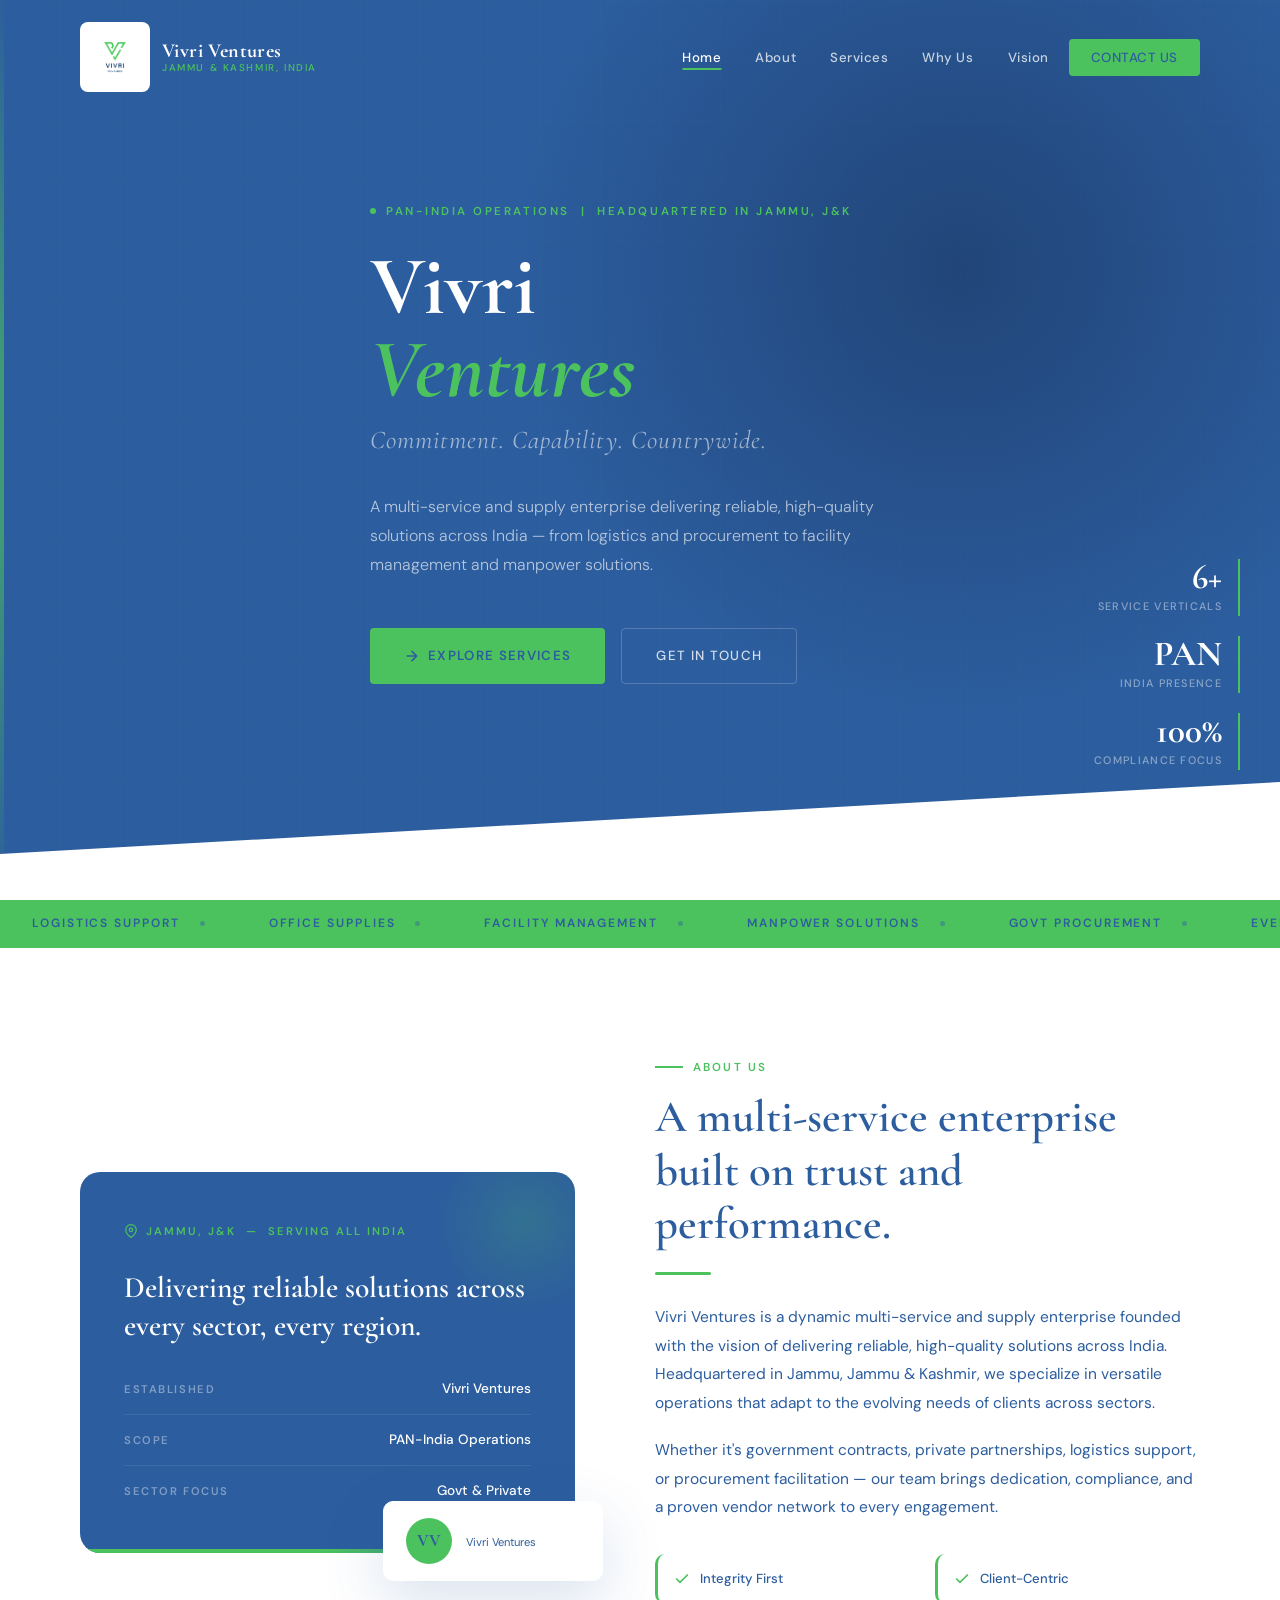
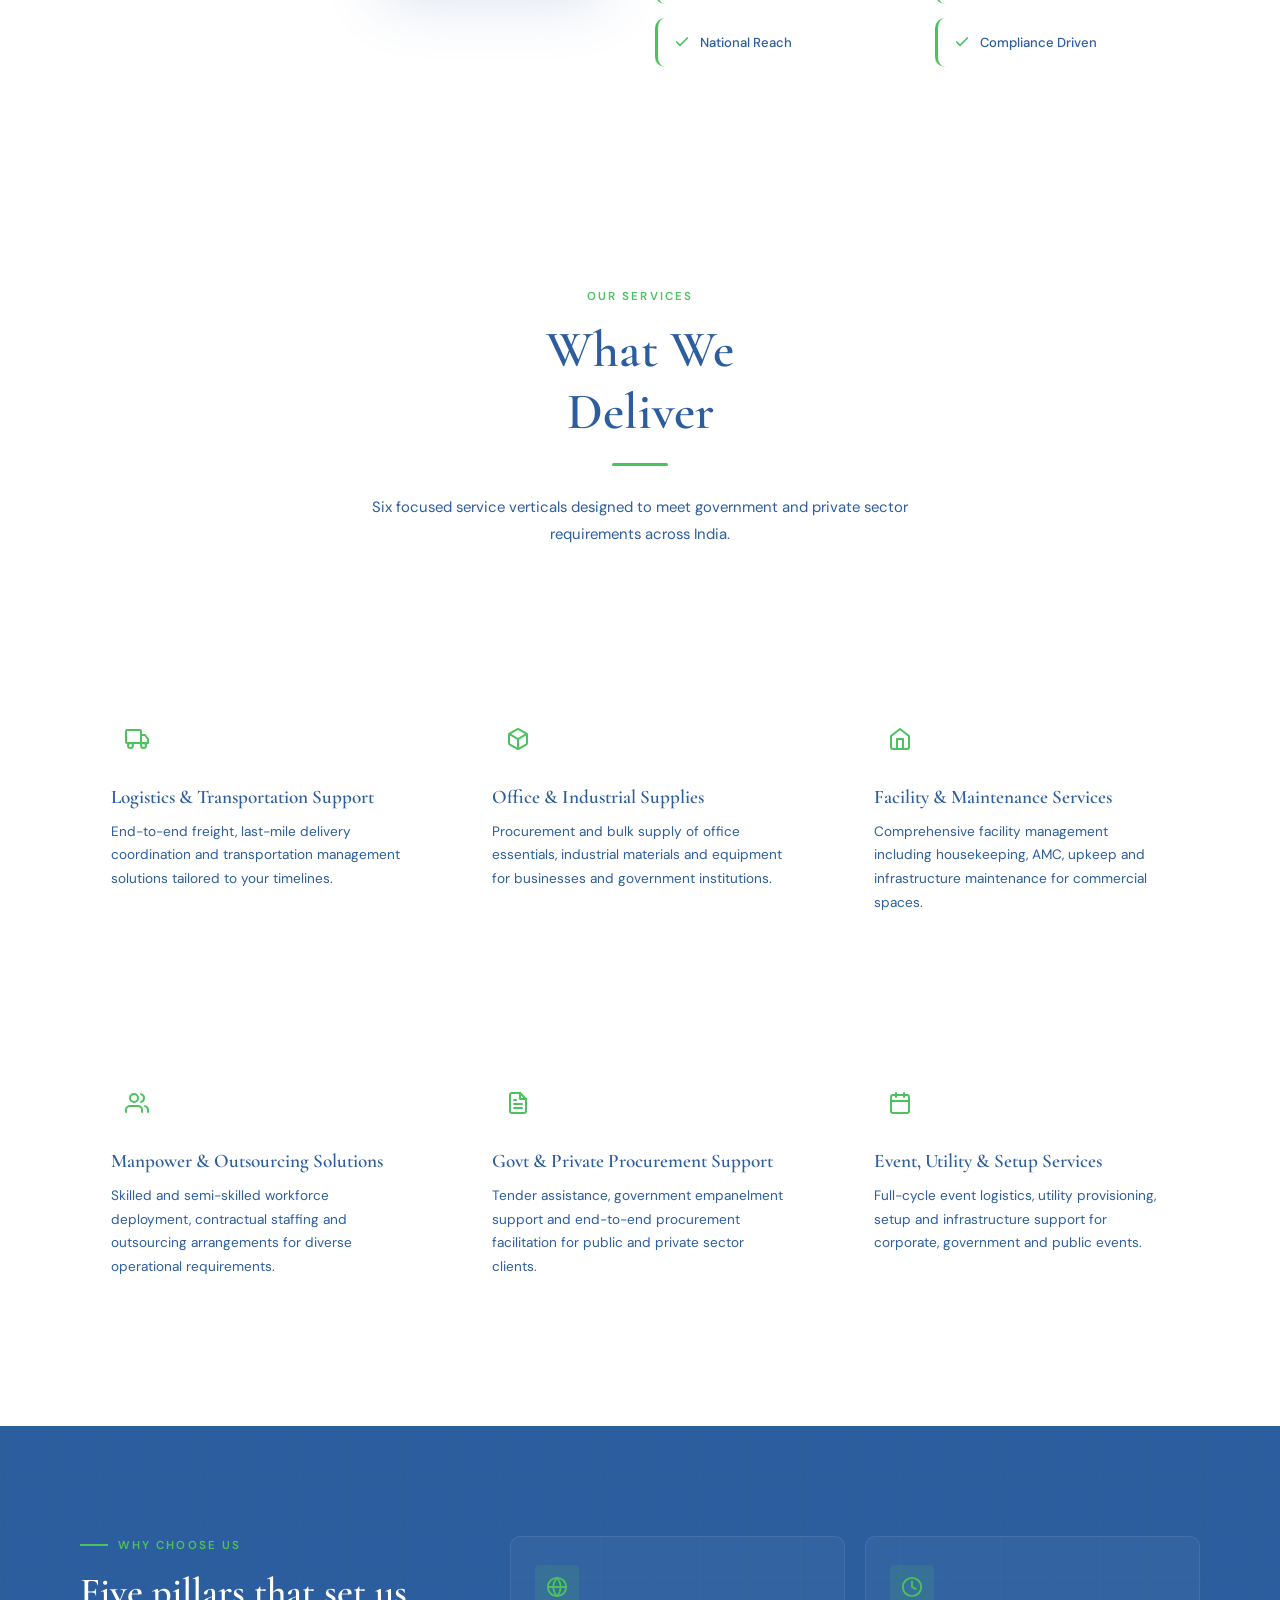
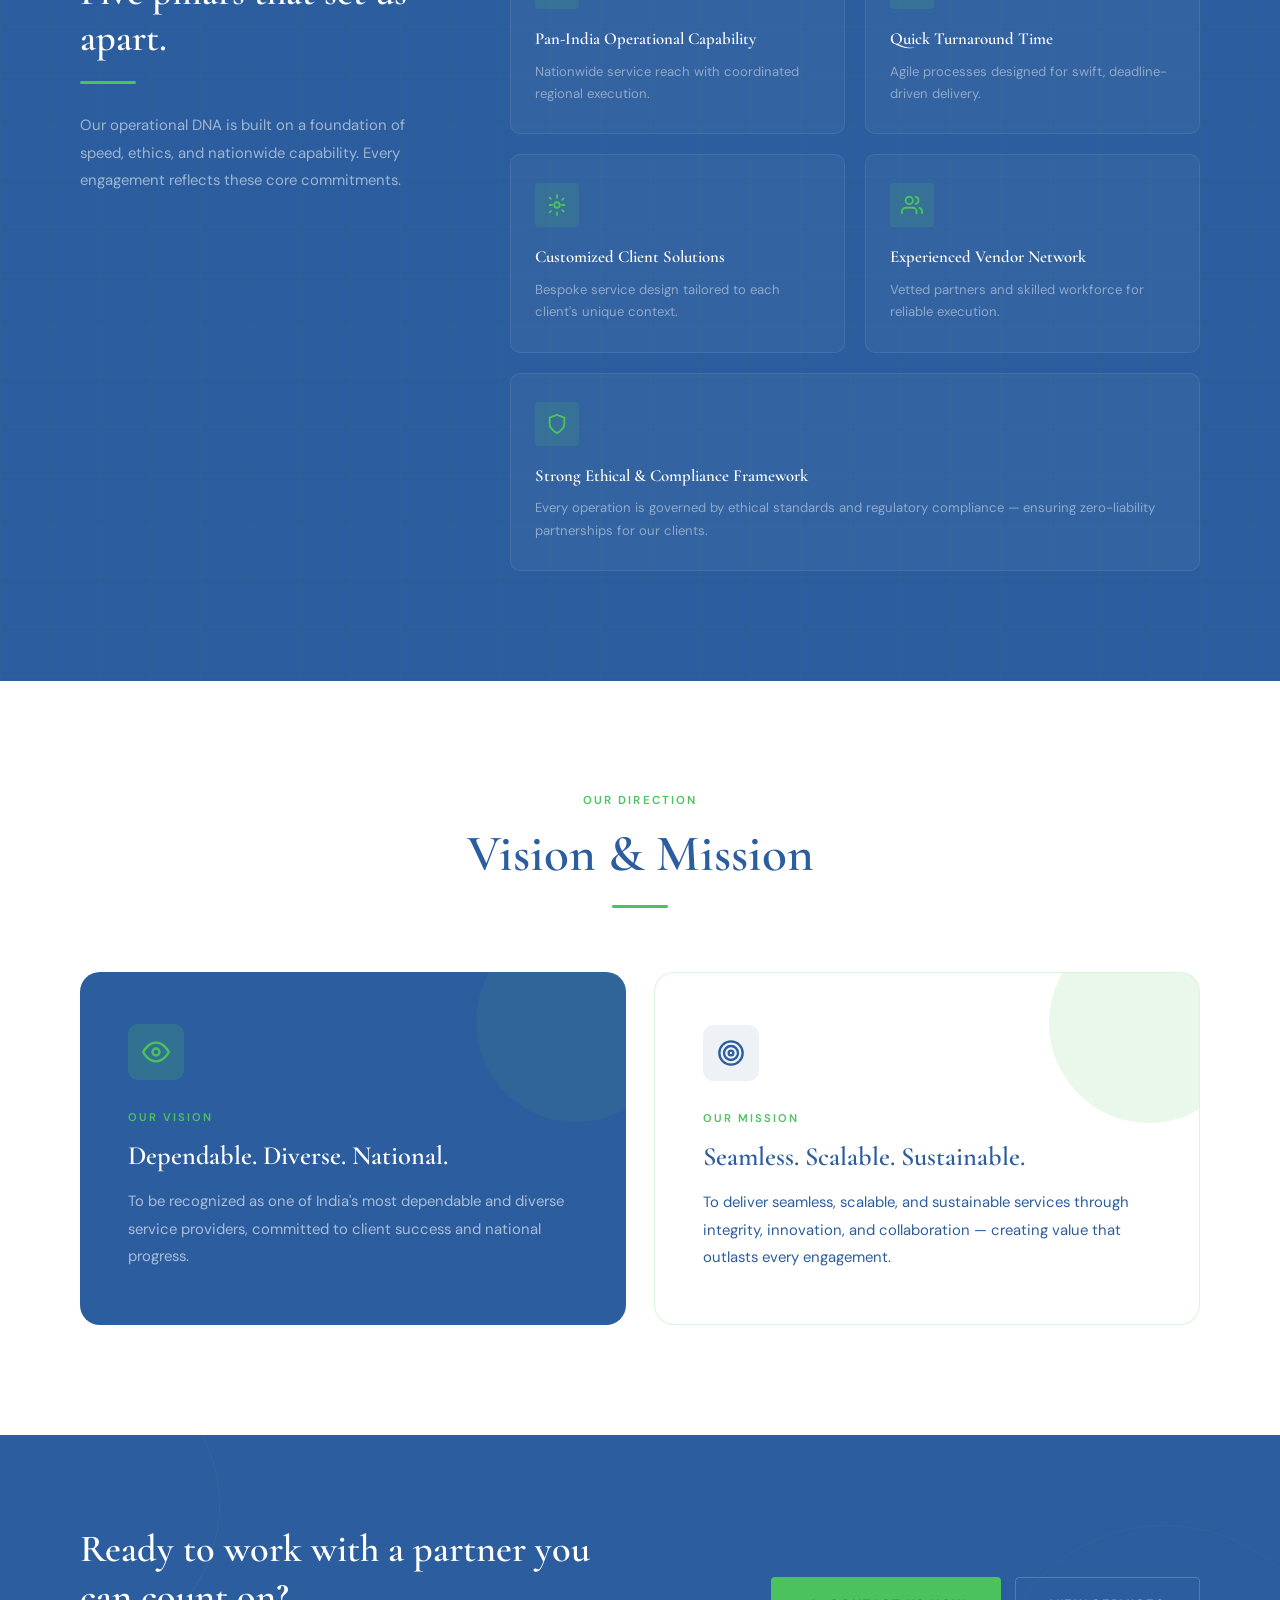
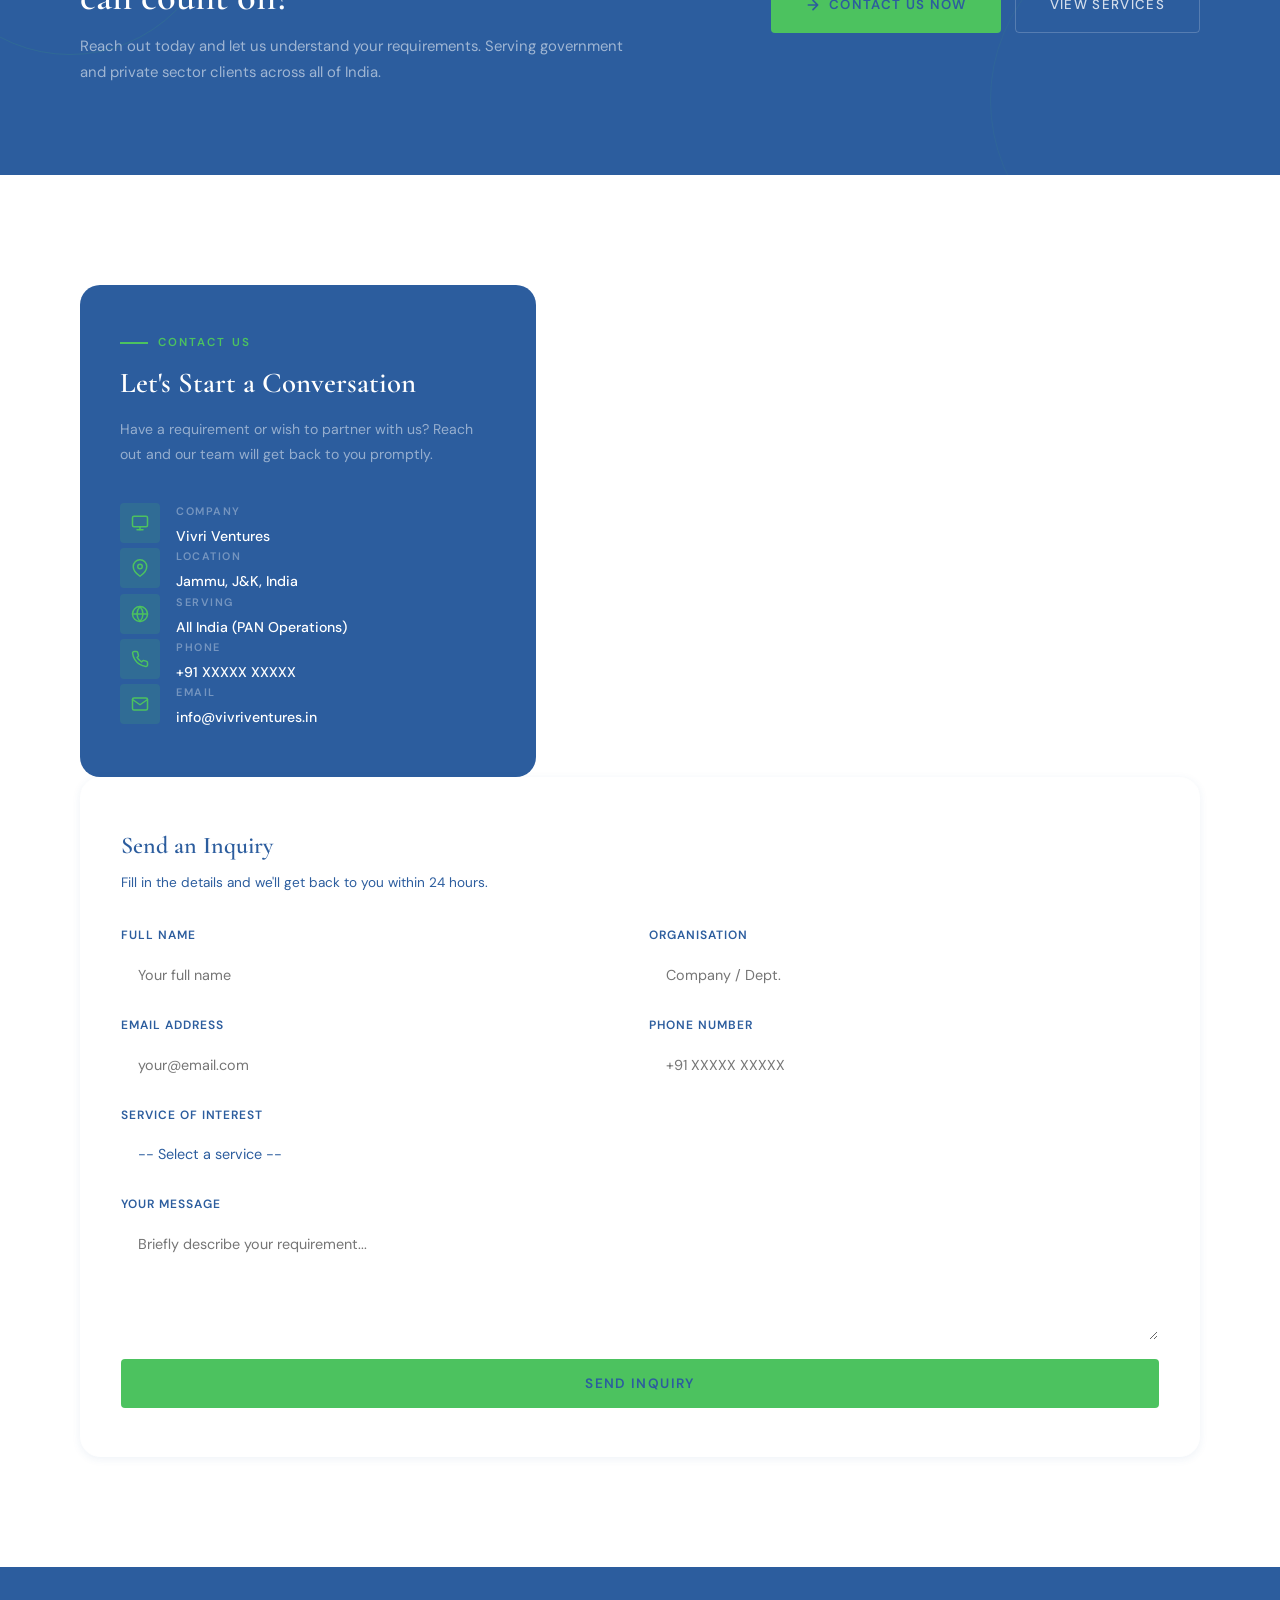
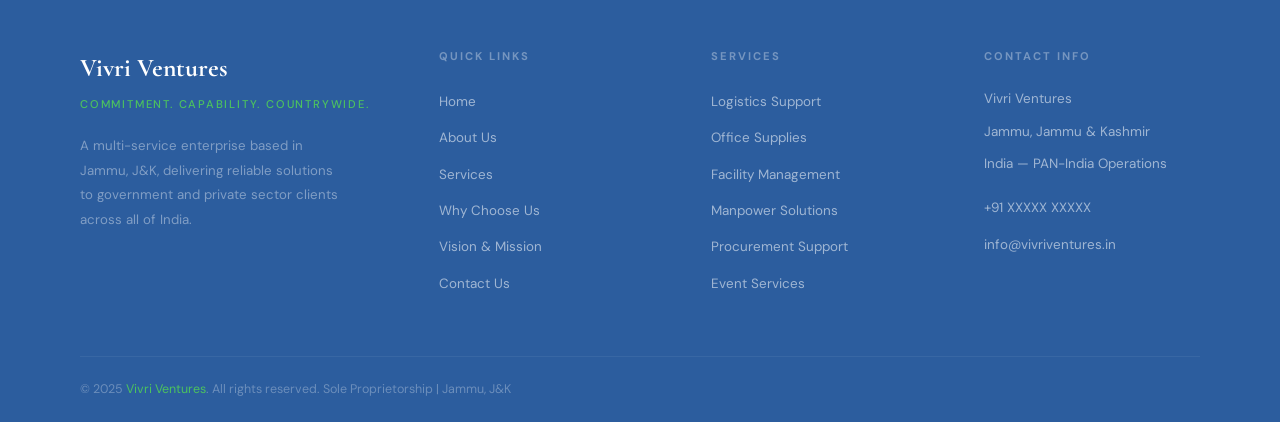
==== vivri_updated_logo_site.html @ f6862b92 "Add files via upload" ====
<!DOCTYPE html>
<html lang="en">
<head>
  <meta charset="UTF-8" />
  <meta name="viewport" content="width=device-width, initial-scale=1.0" />
  <title>Vivri Ventures | Commitment. Capability. Countrywide.</title>
  <link rel="preconnect" href="https://fonts.googleapis.com" />
  <link rel="preconnect" href="https://fonts.gstatic.com" crossorigin />
  <link href="https://fonts.googleapis.com/css2?family=Cormorant+Garamond:ital,wght@0,400;0,500;0,600;0,700;1,400;1,600&family=DM+Sans:ital,opsz,wght@0,9..40,300;0,9..40,400;0,9..40,500;0,9..40,600;1,9..40,300&display=swap" rel="stylesheet" />
  <style>
    /* ============================================================
       ROOT DESIGN TOKENS
    ============================================================ */
    :root {
      --navy:        #2C5D9E;
      --navy-mid:    #2C5D9E;
      --navy-light:  #2C5D9E;
      --gold:        #4CC25F;
      --gold-light:  #4CC25F;
      --gold-pale:   #FFFFFF;
      --white:       #FFFFFF;
      --off-white:   #FFFFFF;
      --grey-light:  #FFFFFF;
      --grey-mid:    #FFFFFF;
      --grey-dark:   #2C5D9E;
      --text-body:   #2C5D9E;
      --text-muted:  #2C5D9E;
      --border:      rgba(76,194,95,0.25);

      --font-display: 'Cormorant Garamond', Georgia, serif;
      --font-body:    'DM Sans', sans-serif;

      --shadow-sm: 0 2px 8px rgba(44,93,158,0.08);
      --shadow-md: 0 8px 32px rgba(44,93,158,0.12);
      --shadow-lg: 0 20px 60px rgba(44,93,158,0.18);

      --radius-sm: 4px;
      --radius-md: 10px;
      --radius-lg: 20px;

      --transition: 0.35s cubic-bezier(0.4,0,0.2,1);
    }

    /* ============================================================
       RESET & BASE
    ============================================================ */
    *, *::before, *::after { box-sizing: border-box; margin: 0; padding: 0; }
    html { scroll-behavior: smooth; font-size: 16px; }
    body {
      font-family: var(--font-body);
      color: var(--text-body);
      background: var(--white);
      line-height: 1.65;
      overflow-x: hidden;
    }
    img { display: block; max-width: 100%; }
    a { text-decoration: none; color: inherit; }
    ul { list-style: none; }
    button { cursor: pointer; border: none; background: none; font-family: inherit; }

    /* ============================================================
       UTILITY CLASSES
    ============================================================ */
    .container {
      max-width: 1200px;
      margin: 0 auto;
      padding: 0 40px;
    }
    .section-label {
      font-family: var(--font-body);
      font-size: 0.72rem;
      font-weight: 600;
      letter-spacing: 0.18em;
      text-transform: uppercase;
      color: var(--gold);
      margin-bottom: 14px;
      display: flex;
      align-items: center;
      gap: 10px;
    }
    .section-label::before {
      content: '';
      display: block;
      width: 28px;
      height: 2px;
      background: var(--gold);
      flex-shrink: 0;
    }
    .section-title {
      font-family: var(--font-display);
      font-weight: 600;
      line-height: 1.2;
      color: var(--navy);
    }
    .section-title.light { color: var(--white); }
    .section-title.lg { font-size: clamp(2rem, 3.5vw, 3rem); }
    .section-title.xl { font-size: clamp(2.4rem, 4vw, 3.6rem); }
    .divider {
      width: 56px;
      height: 3px;
      background: linear-gradient(90deg, var(--gold), var(--gold-light));
      margin: 20px 0 28px;
      border-radius: 2px;
    }
    .divider.center { margin: 20px auto 28px; }
    .reveal {
      opacity: 0;
      transform: translateY(32px);
      transition: opacity 0.7s ease, transform 0.7s ease;
    }
    .reveal.visible {
      opacity: 1;
      transform: translateY(0);
    }
    .reveal-left {
      opacity: 0;
      transform: translateX(-40px);
      transition: opacity 0.7s ease, transform 0.7s ease;
    }
    .reveal-left.visible { opacity: 1; transform: translateX(0); }
    .reveal-right {
      opacity: 0;
      transform: translateX(40px);
      transition: opacity 0.7s ease, transform 0.7s ease;
    }
    .reveal-right.visible { opacity: 1; transform: translateX(0); }

    /* ============================================================
       NAVIGATION
    ============================================================ */
    #navbar {
      position: fixed;
      top: 0;
      left: 0;
      right: 0;
      z-index: 1000;
      transition: background var(--transition), box-shadow var(--transition),
                  padding var(--transition);
      padding: 22px 0;
    }
    #navbar.scrolled {
      background: rgba(44,93,158,0.97);
      backdrop-filter: blur(12px);
      -webkit-backdrop-filter: blur(12px);
      box-shadow: 0 2px 24px rgba(44,93,158,0.3);
      padding: 14px 0;
    }
    .nav-inner {
      display: flex;
      align-items: center;
      justify-content: space-between;
      gap: 24px;
    }
    /* Logo */
    .nav-logo {
      display: flex;
      align-items: center;
      gap: 12px;
      flex-shrink: 0;
    }
    .nav-logo-mark {
      width: 40px;
      height: 40px;
      background: linear-gradient(135deg, var(--gold) 0%, var(--gold-light) 100%);
      border-radius: var(--radius-sm);
      display: flex;
      align-items: center;
      justify-content: center;
      flex-shrink: 0;
    }
    .nav-logo-mark svg { width: 22px; height: 22px; }
    .nav-logo-text { display: flex; flex-direction: column; line-height: 1; }
    .nav-logo-name {
      font-family: var(--font-display);
      font-size: 1.25rem;
      font-weight: 700;
      color: var(--white);
      letter-spacing: 0.02em;
    }
    .nav-logo-sub {
      font-size: 0.62rem;
      font-weight: 500;
      letter-spacing: 0.16em;
      text-transform: uppercase;
      color: var(--gold-light);
      margin-top: 2px;
    }
    /* Links */
    .nav-links {
      display: flex;
      align-items: center;
      gap: 6px;
    }
    .nav-links a {
      font-size: 0.83rem;
      font-weight: 500;
      letter-spacing: 0.04em;
      color: rgba(255,255,255,0.75);
      padding: 8px 14px;
      border-radius: var(--radius-sm);
      transition: color var(--transition), background var(--transition);
      position: relative;
    }
    .nav-links a::after {
      content: '';
      position: absolute;
      bottom: 4px;
      left: 50%;
      transform: translateX(-50%) scaleX(0);
      width: calc(100% - 28px);
      height: 2px;
      background: var(--gold);
      transition: transform 0.3s ease;
    }
    .nav-links a:hover,
    .nav-links a.active {
      color: var(--white);
    }
    .nav-links a:hover::after,
    .nav-links a.active::after { transform: translateX(-50%) scaleX(1); }
    .nav-cta {
      font-size: 0.8rem;
      font-weight: 600;
      letter-spacing: 0.08em;
      text-transform: uppercase;
      color: var(--navy) !important;
      background: linear-gradient(135deg, var(--gold) 0%, var(--gold-light) 100%);
      padding: 10px 22px !important;
      border-radius: var(--radius-sm);
      transition: opacity var(--transition), transform var(--transition) !important;
    }
    .nav-cta::after { display: none !important; }
    .nav-cta:hover { opacity: 0.9; transform: translateY(-1px) !important; }
    /* Hamburger */
    .hamburger {
      display: none;
      flex-direction: column;
      gap: 5px;
      padding: 8px;
      cursor: pointer;
    }
    .hamburger span {
      display: block;
      width: 24px;
      height: 2px;
      background: var(--white);
      border-radius: 2px;
      transition: var(--transition);
    }
    .hamburger.open span:nth-child(1) { transform: rotate(45deg) translate(5px,5px); }
    .hamburger.open span:nth-child(2) { opacity: 0; transform: scaleX(0); }
    .hamburger.open span:nth-child(3) { transform: rotate(-45deg) translate(5px,-5px); }
    /* Mobile Menu */
    .mobile-menu {
      position: fixed;
      top: 0;
      left: 0;
      right: 0;
      bottom: 0;
      background: var(--navy);
      z-index: 999;
      display: flex;
      flex-direction: column;
      align-items: center;
      justify-content: center;
      gap: 8px;
      opacity: 0;
      pointer-events: none;
      transition: opacity 0.35s ease;
    }
    .mobile-menu.open { opacity: 1; pointer-events: all; }
    .mobile-menu a {
      font-family: var(--font-display);
      font-size: 2rem;
      font-weight: 600;
      color: rgba(255,255,255,0.7);
      padding: 12px 32px;
      letter-spacing: 0.02em;
      transition: color var(--transition);
    }
    .mobile-menu a:hover { color: var(--gold-light); }

    /* ============================================================
       HERO SECTION
    ============================================================ */
    #home {
      position: relative;
      min-height: 100vh;
      display: flex;
      align-items: center;
      background: var(--navy);
      overflow: hidden;
    }
    /* Geometric background layers */
    .hero-bg-grid {
      position: absolute;
      inset: 0;
      background-image:
        linear-gradient(rgba(76,194,95,0.05) 1px, transparent 1px),
        linear-gradient(90deg, rgba(76,194,95,0.05) 1px, transparent 1px);
      background-size: 60px 60px;
      opacity: 0.6;
    }
    .hero-bg-glow {
      position: absolute;
      top: -20%;
      right: -10%;
      width: 70vw;
      height: 70vw;
      background: radial-gradient(ellipse, rgba(26,53,96,0.6) 0%, transparent 70%);
      pointer-events: none;
    }
    .hero-accent-line {
      position: absolute;
      top: 0;
      left: 0;
      width: 4px;
      height: 100%;
      background: linear-gradient(180deg, transparent, var(--gold) 40%, var(--gold-light) 60%, transparent);
      opacity: 0.6;
    }
    .hero-diagonal {
      position: absolute;
      bottom: -2px;
      left: 0;
      right: 0;
      height: 120px;
      background: var(--white);
      clip-path: polygon(0 60%, 100% 0%, 100% 100%, 0% 100%);
    }
    .hero-content {
      position: relative;
      z-index: 2;
      width: 100%;
      padding: 120px 0 140px;
    }
    .hero-eyebrow {
      display: inline-flex;
      align-items: center;
      gap: 10px;
      font-size: 0.72rem;
      font-weight: 600;
      letter-spacing: 0.22em;
      text-transform: uppercase;
      color: var(--gold-light);
      margin-bottom: 24px;
      opacity: 0;
      animation: fadeUp 0.8s ease 0.3s forwards;
    }
    .hero-eyebrow-dot {
      width: 6px; height: 6px;
      border-radius: 50%;
      background: var(--gold);
    }
    .hero-headline {
      font-family: var(--font-display);
      font-size: clamp(3rem, 6.5vw, 6rem);
      font-weight: 700;
      line-height: 1.0;
      color: var(--white);
      max-width: 780px;
      margin-bottom: 8px;
      opacity: 0;
      animation: fadeUp 0.9s ease 0.5s forwards;
    }
    .hero-headline em {
      font-style: italic;
      color: var(--gold-light);
    }
    .hero-tagline {
      font-family: var(--font-display);
      font-size: clamp(1.1rem, 2vw, 1.6rem);
      font-weight: 400;
      font-style: italic;
      color: rgba(255,255,255,0.55);
      letter-spacing: 0.04em;
      margin-bottom: 32px;
      opacity: 0;
      animation: fadeUp 0.9s ease 0.65s forwards;
    }
    .hero-desc {
      max-width: 540px;
      font-size: 1rem;
      font-weight: 300;
      color: rgba(255,255,255,0.65);
      line-height: 1.8;
      margin-bottom: 48px;
      opacity: 0;
      animation: fadeUp 0.9s ease 0.8s forwards;
    }
    .hero-actions {
      display: flex;
      gap: 16px;
      flex-wrap: wrap;
      opacity: 0;
      animation: fadeUp 0.9s ease 0.95s forwards;
    }
    .btn-primary {
      display: inline-flex;
      align-items: center;
      gap: 8px;
      font-family: var(--font-body);
      font-size: 0.83rem;
      font-weight: 600;
      letter-spacing: 0.1em;
      text-transform: uppercase;
      color: var(--navy);
      background: linear-gradient(135deg, var(--gold) 0%, var(--gold-light) 100%);
      padding: 16px 34px;
      border-radius: var(--radius-sm);
      transition: transform var(--transition), box-shadow var(--transition);
    }
    .btn-primary:hover {
      transform: translateY(-2px);
      box-shadow: 0 12px 36px rgba(76,194,95,0.4);
    }
    .btn-secondary {
      display: inline-flex;
      align-items: center;
      gap: 8px;
      font-family: var(--font-body);
      font-size: 0.83rem;
      font-weight: 500;
      letter-spacing: 0.1em;
      text-transform: uppercase;
      color: rgba(255,255,255,0.8);
      padding: 16px 34px;
      border-radius: var(--radius-sm);
      border: 1px solid rgba(255,255,255,0.2);
      transition: border-color var(--transition), color var(--transition), background var(--transition);
    }
    .btn-secondary:hover {
      border-color: var(--gold);
      color: var(--gold-light);
      background: rgba(76,194,95,0.08);
    }
    /* Stats bar */
    .hero-stats {
      position: absolute;
      bottom: 130px;
      right: 40px;
      display: flex;
      flex-direction: column;
      gap: 20px;
      opacity: 0;
      animation: fadeLeft 1s ease 1.1s forwards;
    }
    .hero-stat {
      text-align: right;
      border-right: 2px solid var(--gold);
      padding-right: 16px;
    }
    .hero-stat-num {
      font-family: var(--font-display);
      font-size: 2.2rem;
      font-weight: 700;
      color: var(--white);
      line-height: 1;
    }
    .hero-stat-label {
      font-size: 0.68rem;
      font-weight: 500;
      letter-spacing: 0.12em;
      text-transform: uppercase;
      color: rgba(255,255,255,0.45);
      margin-top: 4px;
    }

    /* ============================================================
       TICKER / MARQUEE
    ============================================================ */
    .ticker-section {
      background: linear-gradient(135deg, var(--gold) 0%, var(--gold-light) 100%);
      padding: 14px 0;
      overflow: hidden;
    }
    .ticker-track {
      display: flex;
      gap: 0;
      white-space: nowrap;
    }
    .ticker-inner {
      display: flex;
      gap: 0;
      animation: ticker 30s linear infinite;
    }
    .ticker-item {
      display: inline-flex;
      align-items: center;
      gap: 20px;
      padding: 0 32px;
      font-size: 0.75rem;
      font-weight: 600;
      letter-spacing: 0.16em;
      text-transform: uppercase;
      color: var(--navy);
    }
    .ticker-item::after {
      content: '';
      width: 5px;
      height: 5px;
      background: var(--navy);
      border-radius: 50%;
      opacity: 0.4;
    }
    @keyframes ticker {
      from { transform: translateX(0); }
      to   { transform: translateX(-50%); }
    }

    /* ============================================================
       ABOUT SECTION
    ============================================================ */
    #about {
      padding: 110px 0;
      background: var(--white);
    }
    .about-grid {
      display: grid;
      grid-template-columns: 1fr 1.1fr;
      gap: 80px;
      align-items: center;
    }
    .about-visual {
      position: relative;
    }
    .about-card-main {
      background: var(--navy);
      border-radius: var(--radius-lg);
      padding: 50px 44px;
      position: relative;
      overflow: hidden;
    }
    .about-card-main::before {
      content: '';
      position: absolute;
      top: -40px;
      right: -40px;
      width: 180px;
      height: 180px;
      background: radial-gradient(circle, rgba(76,194,95,0.2) 0%, transparent 70%);
      pointer-events: none;
    }
    .about-card-main::after {
      content: '';
      position: absolute;
      bottom: 0;
      left: 0;
      right: 0;
      height: 4px;
      background: linear-gradient(90deg, var(--gold), var(--gold-light), transparent);
    }
    .about-card-location {
      font-size: 0.7rem;
      font-weight: 600;
      letter-spacing: 0.18em;
      text-transform: uppercase;
      color: var(--gold-light);
      display: flex;
      align-items: center;
      gap: 8px;
      margin-bottom: 28px;
    }
    .about-card-location svg { width: 14px; height: 14px; }
    .about-tagline {
      font-family: var(--font-display);
      font-size: 1.85rem;
      font-weight: 600;
      line-height: 1.3;
      color: var(--white);
      margin-bottom: 24px;
    }
    .about-card-meta {
      display: flex;
      flex-direction: column;
      gap: 14px;
      margin-top: 32px;
    }
    .about-meta-row {
      display: flex;
      justify-content: space-between;
      align-items: center;
      padding-bottom: 14px;
      border-bottom: 1px solid rgba(255,255,255,0.08);
    }
    .about-meta-row:last-child { border-bottom: none; padding-bottom: 0; }
    .meta-key {
      font-size: 0.7rem;
      font-weight: 600;
      letter-spacing: 0.14em;
      text-transform: uppercase;
      color: rgba(255,255,255,0.4);
    }
    .meta-val {
      font-size: 0.85rem;
      font-weight: 500;
      color: var(--white);
      text-align: right;
    }
    /* Founder badge */
    .founder-badge {
      position: absolute;
      bottom: -28px;
      right: -28px;
      background: var(--white);
      border-radius: var(--radius-md);
      padding: 16px 22px;
      box-shadow: var(--shadow-lg);
      border: 1px solid var(--grey-light);
      display: flex;
      align-items: center;
      gap: 14px;
      min-width: 220px;
    }
    .founder-avatar {
      width: 46px;
      height: 46px;
      border-radius: 50%;
      background: linear-gradient(135deg, var(--gold) 0%, var(--gold-light) 100%);
      display: flex;
      align-items: center;
      justify-content: center;
      flex-shrink: 0;
      font-family: var(--font-display);
      font-size: 1.1rem;
      font-weight: 700;
      color: var(--navy);
    }
    .founder-info-name {
      font-size: 0.88rem;
      font-weight: 600;
      color: var(--navy);
    }
    .founder-info-title {
      font-size: 0.7rem;
      color: var(--text-muted);
      margin-top: 2px;
    }
    /* About content */
    .about-text p {
      font-size: 0.97rem;
      color: var(--grey-dark);
      line-height: 1.85;
      margin-bottom: 18px;
    }
    .about-values {
      display: grid;
      grid-template-columns: 1fr 1fr;
      gap: 14px;
      margin-top: 32px;
    }
    .value-pill {
      display: flex;
      align-items: center;
      gap: 10px;
      padding: 14px 16px;
      background: var(--off-white);
      border-radius: var(--radius-md);
      border-left: 3px solid var(--gold);
      font-size: 0.82rem;
      font-weight: 500;
      color: var(--navy);
      transition: background var(--transition), transform var(--transition);
    }
    .value-pill:hover {
      background: var(--gold-pale);
      transform: translateX(4px);
    }
    .value-pill svg {
      width: 16px;
      height: 16px;
      color: var(--gold);
      flex-shrink: 0;
    }

    /* ============================================================
       SERVICES SECTION
    ============================================================ */
    #services {
      padding: 110px 0;
      background: var(--off-white);
    }
    .services-header {
      text-align: center;
      max-width: 560px;
      margin: 0 auto 64px;
    }
    .services-header .section-label { justify-content: center; }
    .services-header .section-label::before { display: none; }
    .services-grid {
      display: grid;
      grid-template-columns: repeat(3, 1fr);
      gap: 24px;
    }
    .service-card {
      background: var(--white);
      border-radius: var(--radius-md);
      padding: 36px 30px;
      border: 1px solid transparent;
      transition: border-color var(--transition), box-shadow var(--transition),
                  transform var(--transition);
      position: relative;
      overflow: hidden;
    }
    .service-card::before {
      content: '';
      position: absolute;
      top: 0;
      left: 0;
      right: 0;
      height: 3px;
      background: linear-gradient(90deg, var(--gold), var(--gold-light));
      transform: scaleX(0);
      transform-origin: left;
      transition: transform 0.4s ease;
    }
    .service-card:hover {
      border-color: var(--border);
      box-shadow: var(--shadow-md);
      transform: translateY(-5px);
    }
    .service-card:hover::before { transform: scaleX(1); }
    .service-num {
      font-family: var(--font-display);
      font-size: 3rem;
      font-weight: 700;
      color: var(--grey-light);
      line-height: 1;
      margin-bottom: 16px;
      transition: color var(--transition);
    }
    .service-card:hover .service-num { color: var(--gold-pale); }
    .service-icon-wrap {
      width: 52px;
      height: 52px;
      border-radius: var(--radius-md);
      background: var(--gold-pale);
      display: flex;
      align-items: center;
      justify-content: center;
      margin-bottom: 20px;
      transition: background var(--transition);
    }
    .service-card:hover .service-icon-wrap { background: var(--gold); }
    .service-icon-wrap svg {
      width: 24px;
      height: 24px;
      color: var(--gold);
      transition: color var(--transition);
    }
    .service-card:hover .service-icon-wrap svg { color: var(--navy); }
    .service-title {
      font-family: var(--font-display);
      font-size: 1.2rem;
      font-weight: 600;
      color: var(--navy);
      margin-bottom: 10px;
      line-height: 1.3;
    }
    .service-desc {
      font-size: 0.85rem;
      color: var(--text-muted);
      line-height: 1.75;
    }

    /* ============================================================
       WHY CHOOSE US / STRENGTHS
    ============================================================ */
    #strengths {
      padding: 110px 0;
      background: var(--navy);
      position: relative;
      overflow: hidden;
    }
    .strengths-bg-pattern {
      position: absolute;
      inset: 0;
      background-image:
        linear-gradient(rgba(76,194,95,0.04) 1px, transparent 1px),
        linear-gradient(90deg, rgba(76,194,95,0.04) 1px, transparent 1px);
      background-size: 50px 50px;
    }
    .strengths-inner { position: relative; z-index: 2; }
    .strengths-layout {
      display: grid;
      grid-template-columns: 350px 1fr;
      gap: 80px;
      align-items: start;
    }
    .strengths-intro .section-title { font-size: clamp(1.8rem, 3vw, 2.5rem); }
    .strengths-intro p {
      font-size: 0.93rem;
      color: rgba(255,255,255,0.55);
      line-height: 1.85;
      margin-top: 20px;
    }
    .strengths-grid {
      display: grid;
      grid-template-columns: 1fr 1fr;
      gap: 20px;
    }
    .strength-card {
      background: rgba(255,255,255,0.04);
      border: 1px solid rgba(255,255,255,0.08);
      border-radius: var(--radius-md);
      padding: 28px 24px;
      transition: background var(--transition), border-color var(--transition);
      position: relative;
      overflow: hidden;
    }
    .strength-card::after {
      content: '';
      position: absolute;
      bottom: 0;
      left: 0;
      width: 100%;
      height: 2px;
      background: linear-gradient(90deg, var(--gold), transparent);
      transform: scaleX(0);
      transform-origin: left;
      transition: transform 0.4s ease;
    }
    .strength-card:hover {
      background: rgba(76,194,95,0.07);
      border-color: rgba(76,194,95,0.25);
    }
    .strength-card:hover::after { transform: scaleX(1); }
    .strength-card.full-width {
      grid-column: 1 / -1;
    }
    .strength-icon {
      width: 44px;
      height: 44px;
      background: rgba(76,194,95,0.15);
      border-radius: var(--radius-sm);
      display: flex;
      align-items: center;
      justify-content: center;
      margin-bottom: 16px;
    }
    .strength-icon svg {
      width: 22px;
      height: 22px;
      color: var(--gold-light);
    }
    .strength-title {
      font-family: var(--font-display);
      font-size: 1.05rem;
      font-weight: 600;
      color: var(--white);
      margin-bottom: 8px;
    }
    .strength-desc {
      font-size: 0.82rem;
      color: rgba(255,255,255,0.45);
      line-height: 1.7;
    }

    /* ============================================================
       VISION & MISSION
    ============================================================ */
    #vision {
      padding: 110px 0;
      background: var(--white);
    }
    .vision-header {
      text-align: center;
      margin-bottom: 64px;
    }
    .vision-header .section-label { justify-content: center; }
    .vision-header .section-label::before { display: none; }
    .vision-grid {
      display: grid;
      grid-template-columns: 1fr 1fr;
      gap: 28px;
    }
    .vm-card {
      border-radius: var(--radius-lg);
      padding: 52px 48px;
      position: relative;
      overflow: hidden;
    }
    .vm-card.dark {
      background: var(--navy);
    }
    .vm-card.light {
      background: var(--gold-pale);
      border: 1px solid rgba(76,194,95,0.2);
    }
    .vm-card-bg-shape {
      position: absolute;
      top: -50px;
      right: -50px;
      width: 200px;
      height: 200px;
      border-radius: 50%;
      pointer-events: none;
    }
    .vm-card.dark .vm-card-bg-shape { background: rgba(76,194,95,0.08); }
    .vm-card.light .vm-card-bg-shape { background: rgba(76,194,95,0.12); }
    .vm-icon {
      width: 56px;
      height: 56px;
      border-radius: var(--radius-md);
      display: flex;
      align-items: center;
      justify-content: center;
      margin-bottom: 28px;
    }
    .vm-card.dark .vm-icon { background: rgba(76,194,95,0.2); }
    .vm-card.light .vm-icon { background: rgba(44,93,158,0.08); }
    .vm-icon svg { width: 28px; height: 28px; }
    .vm-card.dark .vm-icon svg { color: var(--gold-light); }
    .vm-card.light .vm-icon svg { color: var(--navy); }
    .vm-label {
      font-size: 0.7rem;
      font-weight: 600;
      letter-spacing: 0.18em;
      text-transform: uppercase;
      margin-bottom: 14px;
    }
    .vm-card.dark .vm-label { color: var(--gold-light); }
    .vm-card.light .vm-label { color: var(--gold); }
    .vm-title {
      font-family: var(--font-display);
      font-size: 1.65rem;
      font-weight: 600;
      line-height: 1.2;
      margin-bottom: 16px;
    }
    .vm-card.dark .vm-title { color: var(--white); }
    .vm-card.light .vm-title { color: var(--navy); }
    .vm-text {
      font-size: 0.93rem;
      line-height: 1.85;
    }
    .vm-card.dark .vm-text { color: rgba(255,255,255,0.6); }
    .vm-card.light .vm-text { color: var(--grey-dark); }

    /* ============================================================
       CTA BANNER
    ============================================================ */
    .cta-section {
      background: linear-gradient(135deg, var(--navy-mid) 0%, var(--navy) 100%);
      padding: 90px 0;
      position: relative;
      overflow: hidden;
    }
    .cta-circle-1 {
      position: absolute;
      top: -80px;
      left: -80px;
      width: 300px;
      height: 300px;
      border: 1px solid rgba(76,194,95,0.12);
      border-radius: 50%;
    }
    .cta-circle-2 {
      position: absolute;
      bottom: -100px;
      right: -60px;
      width: 350px;
      height: 350px;
      border: 1px solid rgba(76,194,95,0.08);
      border-radius: 50%;
    }
    .cta-inner {
      position: relative;
      z-index: 2;
      display: flex;
      align-items: center;
      justify-content: space-between;
      gap: 40px;
    }
    .cta-text { max-width: 560px; }
    .cta-text h2 {
      font-family: var(--font-display);
      font-size: clamp(1.8rem, 3vw, 2.6rem);
      font-weight: 600;
      color: var(--white);
      line-height: 1.25;
      margin-bottom: 12px;
    }
    .cta-text p {
      font-size: 0.93rem;
      color: rgba(255,255,255,0.55);
      line-height: 1.75;
    }
    .cta-actions { display: flex; gap: 14px; flex-wrap: wrap; flex-shrink: 0; }

    /* ============================================================
       CONTACT SECTION
    ============================================================ */
    #contact {
      padding: 110px 0;
      background: var(--off-white);
    }
    .contact-layout {
      display: grid;
      grid-template-columns: 1fr 1.3fr;
      gap: 72px;
      align-items: start;
    }
    .contact-info-card {
      background: var(--navy);
      border-radius: var(--radius-lg);
      padding: 48px 40px;
      height: 100%;
    }
    .contact-info-card .section-label { color: var(--gold-light); }
    .contact-info-card .section-label::before { background: var(--gold-light); }
    .contact-info-card .section-title { color: var(--white); font-size: 1.8rem; }
    .contact-info-card p {
      font-size: 0.88rem;
      color: rgba(255,255,255,0.5);
      line-height: 1.8;
      margin: 16px 0 36px;
    }
    .contact-details { display: flex; flex-direction: column; gap: 22px; }
    .contact-detail-row {
      display: flex;
      align-items: flex-start;
      gap: 16px;
    }
    .contact-icon-box {
      width: 40px;
      height: 40px;
      background: rgba(76,194,95,0.15);
      border-radius: var(--radius-sm);
      display: flex;
      align-items: center;
      justify-content: center;
      flex-shrink: 0;
    }
    .contact-icon-box svg {
      width: 18px;
      height: 18px;
      color: var(--gold-light);
    }
    .contact-detail-key {
      font-size: 0.68rem;
      font-weight: 600;
      letter-spacing: 0.14em;
      text-transform: uppercase;
      color: rgba(255,255,255,0.35);
      margin-bottom: 4px;
    }
    .contact-detail-val {
      font-size: 0.88rem;
      font-weight: 500;
      color: var(--white);
    }
    /* Contact form */
    .contact-form-wrap {
      background: var(--white);
      border-radius: var(--radius-lg);
      padding: 48px 40px;
      box-shadow: var(--shadow-sm);
      border: 1px solid var(--grey-light);
    }
    .form-title {
      font-family: var(--font-display);
      font-size: 1.5rem;
      font-weight: 600;
      color: var(--navy);
      margin-bottom: 6px;
    }
    .form-subtitle {
      font-size: 0.85rem;
      color: var(--text-muted);
      margin-bottom: 32px;
    }
    .form-row {
      display: grid;
      grid-template-columns: 1fr 1fr;
      gap: 18px;
    }
    .form-group {
      display: flex;
      flex-direction: column;
      gap: 6px;
      margin-bottom: 18px;
    }
    .form-group label {
      font-size: 0.75rem;
      font-weight: 600;
      letter-spacing: 0.08em;
      text-transform: uppercase;
      color: var(--text-muted);
    }
    .form-group input,
    .form-group select,
    .form-group textarea {
      font-family: var(--font-body);
      font-size: 0.9rem;
      color: var(--text-body);
      background: var(--off-white);
      border: 1.5px solid var(--grey-light);
      border-radius: var(--radius-sm);
      padding: 13px 16px;
      outline: none;
      transition: border-color var(--transition), background var(--transition);
      width: 100%;
    }
    .form-group input:focus,
    .form-group select:focus,
    .form-group textarea:focus {
      border-color: var(--gold);
      background: var(--white);
    }
    .form-group textarea { resize: vertical; min-height: 120px; }
    .form-group select { appearance: none; cursor: pointer; }
    .form-submit {
      width: 100%;
      font-family: var(--font-body);
      font-size: 0.85rem;
      font-weight: 600;
      letter-spacing: 0.1em;
      text-transform: uppercase;
      color: var(--navy);
      background: linear-gradient(135deg, var(--gold) 0%, var(--gold-light) 100%);
      border: none;
      padding: 16px 32px;
      border-radius: var(--radius-sm);
      cursor: pointer;
      transition: transform var(--transition), box-shadow var(--transition), opacity var(--transition);
    }
    .form-submit:hover {
      transform: translateY(-2px);
      box-shadow: 0 8px 28px rgba(76,194,95,0.4);
    }
    .form-submit:active { transform: translateY(0); }
    .form-success {
      display: none;
      text-align: center;
      padding: 24px;
      background: rgba(76,194,95,0.08);
      border: 1px solid var(--border);
      border-radius: var(--radius-md);
      margin-top: 16px;
      font-size: 0.9rem;
      color: var(--navy);
      font-weight: 500;
    }
    .form-success.show { display: block; }

    /* ============================================================
       FOOTER
    ============================================================ */
    footer {
      background: var(--navy);
      padding: 80px 0 0;
    }
    .footer-grid {
      display: grid;
      grid-template-columns: 1.4fr 1fr 1fr 1fr;
      gap: 56px;
      padding-bottom: 60px;
      border-bottom: 1px solid rgba(255,255,255,0.06);
    }
    .footer-brand-name {
      font-family: var(--font-display);
      font-size: 1.6rem;
      font-weight: 700;
      color: var(--white);
      margin-bottom: 6px;
    }
    .footer-brand-tag {
      font-size: 0.7rem;
      font-weight: 500;
      letter-spacing: 0.16em;
      text-transform: uppercase;
      color: var(--gold-light);
      margin-bottom: 20px;
    }
    .footer-brand-desc {
      font-size: 0.83rem;
      color: rgba(255,255,255,0.4);
      line-height: 1.85;
      max-width: 260px;
    }
    .footer-col-title {
      font-size: 0.7rem;
      font-weight: 700;
      letter-spacing: 0.18em;
      text-transform: uppercase;
      color: rgba(255,255,255,0.35);
      margin-bottom: 22px;
    }
    .footer-links {
      display: flex;
      flex-direction: column;
      gap: 10px;
    }
    .footer-links a {
      font-size: 0.84rem;
      color: rgba(255,255,255,0.55);
      transition: color var(--transition);
      padding: 2px 0;
    }
    .footer-links a:hover { color: var(--gold-light); }
    .footer-bottom {
      padding: 22px 0;
      display: flex;
      align-items: center;
      justify-content: space-between;
      gap: 20px;
      flex-wrap: wrap;
    }
    .footer-bottom-text {
      font-size: 0.78rem;
      color: rgba(255,255,255,0.3);
    }
    .footer-bottom-text span { color: var(--gold-light); }

    /* ============================================================
       KEYFRAME ANIMATIONS
    ============================================================ */
    @keyframes fadeUp {
      from { opacity: 0; transform: translateY(24px); }
      to   { opacity: 1; transform: translateY(0); }
    }
    @keyframes fadeLeft {
      from { opacity: 0; transform: translateX(24px); }
      to   { opacity: 1; transform: translateX(0); }
    }

    /* ============================================================
       RESPONSIVE — TABLET
    ============================================================ */
    @media (max-width: 1024px) {
      .container { padding: 0 28px; }
      .about-grid { grid-template-columns: 1fr; gap: 60px; }
      .founder-badge { position: static; margin-top: 24px; }
      .strengths-layout { grid-template-columns: 1fr; gap: 48px; }
      .footer-grid { grid-template-columns: 1fr 1fr; gap: 40px; }
      .hero-stats { display: none; }
    }

    /* ============================================================
       RESPONSIVE — MOBILE
    ============================================================ */
    @media (max-width: 768px) {
      .container { padding: 0 20px; }
      .nav-links { display: none; }
      .hamburger { display: flex; }
      .services-grid { grid-template-columns: 1fr; }
      .strengths-grid { grid-template-columns: 1fr; }
      .vision-grid { grid-template-columns: 1fr; }
      .contact-layout { grid-template-columns: 1fr; }
      .footer-grid { grid-template-columns: 1fr; gap: 32px; }
      .cta-inner { flex-direction: column; text-align: center; }
      .form-row { grid-template-columns: 1fr; }
      .about-values { grid-template-columns: 1fr; }
      .hero-actions { flex-direction: column; }
      .hero-actions .btn-primary,
      .hero-actions .btn-secondary { width: 100%; justify-content: center; }
      #about, #services, #strengths, #vision, #contact { padding: 72px 0; }
      .vm-card { padding: 36px 28px; }
      .contact-info-card, .contact-form-wrap { padding: 36px 24px; }
      .footer-bottom { justify-content: center; text-align: center; }
    }
.nav-logo-mark{
  background: white !important;
  padding: 8px;
  border-radius: 8px;
  width: 70px;
  height: 70px;
}
  </style>
</head>
<body>

  <!-- ============================================================
       MOBILE MENU OVERLAY
  ============================================================ -->
  <div class="mobile-menu" id="mobileMenu">
    <a href="#home"      onclick="closeMenu()">Home</a>
    <a href="#about"     onclick="closeMenu()">About</a>
    <a href="#services"  onclick="closeMenu()">Services</a>
    <a href="#strengths" onclick="closeMenu()">Why Us</a>
    <a href="#vision"    onclick="closeMenu()">Vision</a>
    <a href="#contact"   onclick="closeMenu()">Contact</a>
  </div>

  <!-- ============================================================
       NAVBAR
  ============================================================ -->
  <nav id="navbar">
    <div class="container">
      <div class="nav-inner">
        <!-- Logo -->
        <a href="#home" class="nav-logo">
          <div class="nav-logo-mark">
            <!-- "VV" monogram SVG -->
            <img src="[data-uri]" alt="Vivri Ventures Logo" style="width:100%;height:100%;object-fit:contain;">
          </div>
          <div class="nav-logo-text">
            <span class="nav-logo-name">Vivri Ventures</span>
            <span class="nav-logo-sub">Jammu &amp; Kashmir, India</span>
          </div>
        </a>
        <!-- Desktop links -->
        <ul class="nav-links">
          <li><a href="#home"      class="active">Home</a></li>
          <li><a href="#about">About</a></li>
          <li><a href="#services">Services</a></li>
          <li><a href="#strengths">Why Us</a></li>
          <li><a href="#vision">Vision</a></li>
          <li><a href="#contact" class="nav-cta">Contact Us</a></li>
        </ul>
        <!-- Hamburger -->
        <button class="hamburger" id="hamburger" aria-label="Toggle menu">
          <span></span>
          <span></span>
          <span></span>
        </button>
      </div>
    </div>
  </nav>

  <!-- ============================================================
       HERO SECTION — Full screen entrance
  ============================================================ -->
  <section id="home">
    <div class="hero-bg-grid"></div>
    <div class="hero-bg-glow"></div>
    <div class="hero-accent-line"></div>

    <div class="container">
      <div class="hero-content">
        <!-- Eyebrow label -->
        <div class="hero-eyebrow">
          <div class="hero-eyebrow-dot"></div>
          Pan-India Operations &nbsp;|&nbsp; Headquartered in Jammu, J&amp;K
        </div>
        <!-- Main headline -->
        <h1 class="hero-headline">
          Vivri<br /><em>Ventures</em>
        </h1>
        <!-- Tagline -->
        <p class="hero-tagline">Commitment. Capability. Countrywide.</p>
        <!-- Description -->
        <p class="hero-desc">
          A multi-service and supply enterprise delivering reliable,
          high-quality solutions across India — from logistics and procurement
          to facility management and manpower solutions.
        </p>
        <!-- CTAs -->
        <div class="hero-actions">
          <a href="#services" class="btn-primary">
            <svg width="16" height="16" viewBox="0 0 24 24" fill="none"
                 stroke="currentColor" stroke-width="2.5" stroke-linecap="round"
                 stroke-linejoin="round">
              <path d="M5 12h14M12 5l7 7-7 7"/>
            </svg>
            Explore Services
          </a>
          <a href="#contact" class="btn-secondary">
            Get in Touch
          </a>
        </div>
      </div>
    </div>

    <!-- Stats panel — desktop only -->
    <div class="hero-stats">
      <div class="hero-stat">
        <div class="hero-stat-num">6+</div>
        <div class="hero-stat-label">Service Verticals</div>
      </div>
      <div class="hero-stat">
        <div class="hero-stat-num">PAN</div>
        <div class="hero-stat-label">India Presence</div>
      </div>
      <div class="hero-stat">
        <div class="hero-stat-num">100%</div>
        <div class="hero-stat-label">Compliance Focus</div>
      </div>
    </div>

    <!-- Diagonal cut into white background -->
    <div class="hero-diagonal"></div>
  </section>

  <!-- ============================================================
       TICKER STRIP
  ============================================================ -->
  <div class="ticker-section">
    <div class="ticker-track">
      <div class="ticker-inner" id="tickerInner">
        <!-- Items duplicated in JS for infinite scroll -->
        <span class="ticker-item">Logistics Support</span>
        <span class="ticker-item">Office Supplies</span>
        <span class="ticker-item">Facility Management</span>
        <span class="ticker-item">Manpower Solutions</span>
        <span class="ticker-item">Govt Procurement</span>
        <span class="ticker-item">Event Services</span>
        <span class="ticker-item">Pan-India Operations</span>
        <span class="ticker-item">Vendor Network</span>
        <span class="ticker-item">Logistics Support</span>
        <span class="ticker-item">Office Supplies</span>
        <span class="ticker-item">Facility Management</span>
        <span class="ticker-item">Manpower Solutions</span>
        <span class="ticker-item">Govt Procurement</span>
        <span class="ticker-item">Event Services</span>
        <span class="ticker-item">Pan-India Operations</span>
        <span class="ticker-item">Vendor Network</span>
      </div>
    </div>
  </div>

  <!-- ============================================================
       ABOUT SECTION
  ============================================================ -->
  <section id="about">
    <div class="container">
      <div class="about-grid">
        <!-- Visual Column -->
        <div class="about-visual reveal-left">
          <div class="about-card-main">
            <div class="about-card-location">
              <!-- Location pin SVG -->
              <svg viewBox="0 0 24 24" fill="none" stroke="currentColor"
                   stroke-width="2" stroke-linecap="round" stroke-linejoin="round">
                <path d="M21 10c0 7-9 13-9 13s-9-6-9-13a9 9 0 0 1 18 0z"/>
                <circle cx="12" cy="10" r="3"/>
              </svg>
              Jammu, J&amp;K &nbsp;—&nbsp; Serving All India
            </div>
            <h3 class="about-tagline">
              Delivering reliable solutions across every sector, every region.
            </h3>
            <!-- Key metadata -->
            <div class="about-card-meta">
              <div class="about-meta-row">
                <span class="meta-key">Established</span>
                <span class="meta-val">Vivri Ventures</span>
              </div>
              <div class="about-meta-row">
                <span class="meta-key">Scope</span>
                <span class="meta-val">PAN-India Operations</span>
              </div>
              <div class="about-meta-row">
                <span class="meta-key">Sector Focus</span>
                <span class="meta-val">Govt &amp; Private</span>
              </div>
            </div>
          </div>
        <!-- Founder floating badge -->
          <div class="founder-badge">
            <div class="founder-avatar">VV</div>
            <div>
              <div class="founder-info-name"></div>
              <div class="founder-info-title"> Vivri Ventures</div>
            </div>
          </div>
        </div>

        <!-- Text Column -->
        <div class="about-text reveal-right">
          <div class="section-label">About Us</div>
          <h2 class="section-title lg">
            A multi-service enterprise built on trust and performance.
          </h2>
          <div class="divider"></div>
          <p>
            Vivri Ventures is a dynamic multi-service and supply enterprise founded with
            the vision of delivering reliable, high-quality solutions across India. Headquartered
            in Jammu, Jammu &amp; Kashmir, we specialize in versatile operations that adapt to the
            evolving needs of clients across sectors.
          </p>
          <p>
            Whether it's government contracts, private partnerships, logistics support,
            or procurement facilitation — our team brings dedication, compliance, and
            a proven vendor network to every engagement.
          </p>
          <!-- Business values -->
          <div class="about-values">
            <div class="value-pill">
              <svg viewBox="0 0 24 24" fill="none" stroke="currentColor"
                   stroke-width="2.5" stroke-linecap="round" stroke-linejoin="round">
                <polyline points="20 6 9 17 4 12"/>
              </svg>
              Integrity First
            </div>
            <div class="value-pill">
              <svg viewBox="0 0 24 24" fill="none" stroke="currentColor"
                   stroke-width="2.5" stroke-linecap="round" stroke-linejoin="round">
                <polyline points="20 6 9 17 4 12"/>
              </svg>
              Client-Centric
            </div>
            <div class="value-pill">
              <svg viewBox="0 0 24 24" fill="none" stroke="currentColor"
                   stroke-width="2.5" stroke-linecap="round" stroke-linejoin="round">
                <polyline points="20 6 9 17 4 12"/>
              </svg>
              National Reach
            </div>
            <div class="value-pill">
              <svg viewBox="0 0 24 24" fill="none" stroke="currentColor"
                   stroke-width="2.5" stroke-linecap="round" stroke-linejoin="round">
                <polyline points="20 6 9 17 4 12"/>
              </svg>
              Compliance Driven
            </div>
          </div>
        </div>
      </div>
    </div>
  </section>

  <!-- ============================================================
       SERVICES SECTION
  ============================================================ -->
  <section id="services">
    <div class="container">
      <!-- Section header -->
      <div class="services-header reveal">
        <div class="section-label">Our Services</div>
        <h2 class="section-title xl">
          What We<br />Deliver
        </h2>
        <div class="divider center"></div>
        <p style="font-size:0.93rem;color:var(--text-muted);line-height:1.8;">
          Six focused service verticals designed to meet government and private
          sector requirements across India.
        </p>
      </div>

      <!-- Service cards grid -->
      <div class="services-grid">

        <!-- Card 1 — Logistics -->
        <div class="service-card reveal" style="transition-delay:0.05s">
          <div class="service-num">01</div>
          <div class="service-icon-wrap">
            <svg viewBox="0 0 24 24" fill="none" stroke="currentColor"
                 stroke-width="2" stroke-linecap="round" stroke-linejoin="round">
              <rect x="1" y="3" width="15" height="13" rx="1"/>
              <path d="M16 8h4l3 4v4h-7V8z"/>
              <circle cx="5.5" cy="18.5" r="2.5"/>
              <circle cx="18.5" cy="18.5" r="2.5"/>
            </svg>
          </div>
          <h3 class="service-title">Logistics &amp; Transportation Support</h3>
          <p class="service-desc">
            End-to-end freight, last-mile delivery coordination and
            transportation management solutions tailored to your timelines.
          </p>
        </div>

        <!-- Card 2 — Supplies -->
        <div class="service-card reveal" style="transition-delay:0.12s">
          <div class="service-num">02</div>
          <div class="service-icon-wrap">
            <svg viewBox="0 0 24 24" fill="none" stroke="currentColor"
                 stroke-width="2" stroke-linecap="round" stroke-linejoin="round">
              <path d="M21 16V8a2 2 0 0 0-1-1.73l-7-4a2 2 0 0 0-2 0l-7 4A2 2 0 0 0 3 8v8
                       a2 2 0 0 0 1 1.73l7 4a2 2 0 0 0 2 0l7-4A2 2 0 0 0 21 16z"/>
              <polyline points="3.27 6.96 12 12.01 20.73 6.96"/>
              <line x1="12" y1="22.08" x2="12" y2="12"/>
            </svg>
          </div>
          <h3 class="service-title">Office &amp; Industrial Supplies</h3>
          <p class="service-desc">
            Procurement and bulk supply of office essentials, industrial materials
            and equipment for businesses and government institutions.
          </p>
        </div>

        <!-- Card 3 — Facility -->
        <div class="service-card reveal" style="transition-delay:0.19s">
          <div class="service-num">03</div>
          <div class="service-icon-wrap">
            <svg viewBox="0 0 24 24" fill="none" stroke="currentColor"
                 stroke-width="2" stroke-linecap="round" stroke-linejoin="round">
              <path d="M3 9l9-7 9 7v11a2 2 0 0 1-2 2H5a2 2 0 0 1-2-2z"/>
              <polyline points="9 22 9 12 15 12 15 22"/>
            </svg>
          </div>
          <h3 class="service-title">Facility &amp; Maintenance Services</h3>
          <p class="service-desc">
            Comprehensive facility management including housekeeping, AMC,
            upkeep and infrastructure maintenance for commercial spaces.
          </p>
        </div>

        <!-- Card 4 — Manpower -->
        <div class="service-card reveal" style="transition-delay:0.26s">
          <div class="service-num">04</div>
          <div class="service-icon-wrap">
            <svg viewBox="0 0 24 24" fill="none" stroke="currentColor"
                 stroke-width="2" stroke-linecap="round" stroke-linejoin="round">
              <path d="M17 21v-2a4 4 0 0 0-4-4H5a4 4 0 0 0-4 4v2"/>
              <circle cx="9" cy="7" r="4"/>
              <path d="M23 21v-2a4 4 0 0 0-3-3.87"/>
              <path d="M16 3.13a4 4 0 0 1 0 7.75"/>
            </svg>
          </div>
          <h3 class="service-title">Manpower &amp; Outsourcing Solutions</h3>
          <p class="service-desc">
            Skilled and semi-skilled workforce deployment, contractual staffing
            and outsourcing arrangements for diverse operational requirements.
          </p>
        </div>

        <!-- Card 5 — Procurement -->
        <div class="service-card reveal" style="transition-delay:0.33s">
          <div class="service-num">05</div>
          <div class="service-icon-wrap">
            <svg viewBox="0 0 24 24" fill="none" stroke="currentColor"
                 stroke-width="2" stroke-linecap="round" stroke-linejoin="round">
              <path d="M14 2H6a2 2 0 0 0-2 2v16a2 2 0 0 0 2 2h12a2 2 0 0 0 2-2V8z"/>
              <polyline points="14 2 14 8 20 8"/>
              <line x1="16" y1="13" x2="8" y2="13"/>
              <line x1="16" y1="17" x2="8" y2="17"/>
              <polyline points="10 9 9 9 8 9"/>
            </svg>
          </div>
          <h3 class="service-title">Govt &amp; Private Procurement Support</h3>
          <p class="service-desc">
            Tender assistance, government empanelment support and end-to-end
            procurement facilitation for public and private sector clients.
          </p>
        </div>

        <!-- Card 6 — Events -->
        <div class="service-card reveal" style="transition-delay:0.40s">
          <div class="service-num">06</div>
          <div class="service-icon-wrap">
            <svg viewBox="0 0 24 24" fill="none" stroke="currentColor"
                 stroke-width="2" stroke-linecap="round" stroke-linejoin="round">
              <rect x="3" y="4" width="18" height="18" rx="2" ry="2"/>
              <line x1="16" y1="2" x2="16" y2="6"/>
              <line x1="8" y1="2" x2="8" y2="6"/>
              <line x1="3" y1="10" x2="21" y2="10"/>
            </svg>
          </div>
          <h3 class="service-title">Event, Utility &amp; Setup Services</h3>
          <p class="service-desc">
            Full-cycle event logistics, utility provisioning, setup and
            infrastructure support for corporate, government and public events.
          </p>
        </div>
      </div>
    </div>
  </section>

  <!-- ============================================================
       STRENGTHS / WHY CHOOSE US
  ============================================================ -->
  <section id="strengths">
    <div class="strengths-bg-pattern"></div>
    <div class="container strengths-inner">
      <div class="strengths-layout">
        <!-- Left intro column -->
        <div class="strengths-intro reveal-left">
          <div class="section-label">Why Choose Us</div>
          <h2 class="section-title light lg">
            Five pillars that set us apart.
          </h2>
          <div class="divider"></div>
          <p>
            Our operational DNA is built on a foundation of speed, ethics, and
            nationwide capability. Every engagement reflects these core
            commitments.
          </p>
        </div>

        <!-- Right cards grid -->
        <div class="strengths-grid reveal-right">

          <div class="strength-card">
            <div class="strength-icon">
              <!-- Globe / India coverage icon -->
              <svg viewBox="0 0 24 24" fill="none" stroke="currentColor"
                   stroke-width="2" stroke-linecap="round" stroke-linejoin="round">
                <circle cx="12" cy="12" r="10"/>
                <line x1="2" y1="12" x2="22" y2="12"/>
                <path d="M12 2a15.3 15.3 0 0 1 4 10 15.3 15.3 0 0 1-4 10
                         15.3 15.3 0 0 1-4-10 15.3 15.3 0 0 1 4-10z"/>
              </svg>
            </div>
            <h4 class="strength-title">Pan-India Operational Capability</h4>
            <p class="strength-desc">Nationwide service reach with coordinated regional execution.</p>
          </div>

          <div class="strength-card">
            <div class="strength-icon">
              <!-- Clock / speed icon -->
              <svg viewBox="0 0 24 24" fill="none" stroke="currentColor"
                   stroke-width="2" stroke-linecap="round" stroke-linejoin="round">
                <circle cx="12" cy="12" r="10"/>
                <polyline points="12 6 12 12 16 14"/>
              </svg>
            </div>
            <h4 class="strength-title">Quick Turnaround Time</h4>
            <p class="strength-desc">Agile processes designed for swift, deadline-driven delivery.</p>
          </div>

          <div class="strength-card">
            <div class="strength-icon">
              <!-- Settings / customize icon -->
              <svg viewBox="0 0 24 24" fill="none" stroke="currentColor"
                   stroke-width="2" stroke-linecap="round" stroke-linejoin="round">
                <circle cx="12" cy="12" r="3"/>
                <path d="M19.07 4.93l-1.41 1.41M5.34 18.66l-1.41 1.41
                         M20 12h-2.83M6.83 12H4M19.07 19.07l-1.41-1.41
                         M5.34 5.34L3.93 3.93M12 4V1.17M12 22.83V20"/>
              </svg>
            </div>
            <h4 class="strength-title">Customized Client Solutions</h4>
            <p class="strength-desc">Bespoke service design tailored to each client's unique context.</p>
          </div>

          <div class="strength-card">
            <div class="strength-icon">
              <!-- Network / vendor icon -->
              <svg viewBox="0 0 24 24" fill="none" stroke="currentColor"
                   stroke-width="2" stroke-linecap="round" stroke-linejoin="round">
                <path d="M17 21v-2a4 4 0 0 0-4-4H5a4 4 0 0 0-4 4v2"/>
                <circle cx="9" cy="7" r="4"/>
                <path d="M23 21v-2a4 4 0 0 0-3-3.87"/>
                <path d="M16 3.13a4 4 0 0 1 0 7.75"/>
              </svg>
            </div>
            <h4 class="strength-title">Experienced Vendor Network</h4>
            <p class="strength-desc">Vetted partners and skilled workforce for reliable execution.</p>
          </div>

          <!-- Full-width last card -->
          <div class="strength-card full-width">
            <div class="strength-icon">
              <!-- Shield / compliance icon -->
              <svg viewBox="0 0 24 24" fill="none" stroke="currentColor"
                   stroke-width="2" stroke-linecap="round" stroke-linejoin="round">
                <path d="M12 22s8-4 8-10V5l-8-3-8 3v7c0 6 8 10 8 10z"/>
              </svg>
            </div>
            <h4 class="strength-title">Strong Ethical &amp; Compliance Framework</h4>
            <p class="strength-desc">
              Every operation is governed by ethical standards and regulatory
              compliance — ensuring zero-liability partnerships for our clients.
            </p>
          </div>

        </div>
      </div>
    </div>
  </section>

  <!-- ============================================================
       VISION & MISSION
  ============================================================ -->
  <section id="vision">
    <div class="container">
      <div class="vision-header reveal">
        <div class="section-label">Our Direction</div>
        <h2 class="section-title xl">Vision &amp; Mission</h2>
        <div class="divider center"></div>
      </div>
      <div class="vision-grid">

        <!-- Vision card — dark -->
        <div class="vm-card dark reveal-left">
          <div class="vm-card-bg-shape"></div>
          <div class="vm-icon">
            <!-- Eye / vision icon -->
            <svg viewBox="0 0 24 24" fill="none" stroke="currentColor"
                 stroke-width="2" stroke-linecap="round" stroke-linejoin="round">
              <path d="M1 12s4-8 11-8 11 8 11 8-4 8-11 8-11-8-11-8z"/>
              <circle cx="12" cy="12" r="3"/>
            </svg>
          </div>
          <div class="vm-label">Our Vision</div>
          <h3 class="vm-title">Dependable. Diverse. National.</h3>
          <p class="vm-text">
            To be recognized as one of India's most dependable and diverse service
            providers, committed to client success and national progress.
          </p>
        </div>

        <!-- Mission card — light -->
        <div class="vm-card light reveal-right">
          <div class="vm-card-bg-shape"></div>
          <div class="vm-icon">
            <!-- Target / mission icon -->
            <svg viewBox="0 0 24 24" fill="none" stroke="currentColor"
                 stroke-width="2" stroke-linecap="round" stroke-linejoin="round">
              <circle cx="12" cy="12" r="10"/>
              <circle cx="12" cy="12" r="6"/>
              <circle cx="12" cy="12" r="2"/>
            </svg>
          </div>
          <div class="vm-label">Our Mission</div>
          <h3 class="vm-title">Seamless. Scalable. Sustainable.</h3>
          <p class="vm-text">
            To deliver seamless, scalable, and sustainable services through
            integrity, innovation, and collaboration — creating value that
            outlasts every engagement.
          </p>
        </div>

      </div>
    </div>
  </section>

  <!-- ============================================================
       CTA BANNER
  ============================================================ -->
  <div class="cta-section reveal">
    <div class="cta-circle-1"></div>
    <div class="cta-circle-2"></div>
    <div class="container">
      <div class="cta-inner">
        <div class="cta-text">
          <h2>Ready to work with a partner you can count on?</h2>
          <p>
            Reach out today and let us understand your requirements.
            Serving government and private sector clients across all of India.
          </p>
        </div>
        <div class="cta-actions">
          <a href="#contact" class="btn-primary">
            <svg width="16" height="16" viewBox="0 0 24 24" fill="none"
                 stroke="currentColor" stroke-width="2.5"
                 stroke-linecap="round" stroke-linejoin="round">
              <path d="M5 12h14M12 5l7 7-7 7"/>
            </svg>
            Contact Us Now
          </a>
          <a href="#services" class="btn-secondary">View Services</a>
        </div>
      </div>
    </div>
  </div>

  <!-- ============================================================
       CONTACT SECTION
  ============================================================ -->
  <section id="contact">
    <div class="container">
      <div class="contact-layout">

        <!-- Info Column -->
        <div class="contact-info-card reveal-left">
          <div class="section-label">Contact Us</div>
          <h2 class="section-title">Let's Start a Conversation</h2>
          <p>
            Have a requirement or wish to partner with us? Reach out and our
            team will get back to you promptly.
          </p>
          <div class="contact-details">
            <!-- Company -->
            <div class="contact-detail-row">
              <div class="contact-icon-box">
                <svg viewBox="0 0 24 24" fill="none" stroke="currentColor"
                     stroke-width="2" stroke-linecap="round" stroke-linejoin="round">
                  <rect x="2" y="3" width="20" height="14" rx="2" ry="2"/>
                  <line x1="8" y1="21" x2="16" y2="21"/>
                  <line x1="12" y1="17" x2="12" y2="21"/>
                </svg>
              </div>
              <div>
                <div class="contact-detail-key">Company</div>
                <div class="contact-detail-val">Vivri Ventures</div>
              </div>
            </div>
            <!-- Proprietor
            <div class="contact-detail-row">
              <div class="contact-icon-box">
                <svg viewBox="0 0 24 24" fill="none" stroke="currentColor"
                     stroke-width="2" stroke-linecap="round" stroke-linejoin="round">
                  <path d="M20 21v-2a4 4 0 0 0-4-4H8a4 4 0 0 0-4 4v2"/>
                  <circle cx="12" cy="7" r="4"/>
                </svg>
              </div> -->
              <!-- <div>
                <div class="contact-detail-key">Proprietor</div>
                <div class="contact-detail-val">Ritu Sharma</div>
              </div> -->
            </div>
            <!-- Location -->
            <div class="contact-detail-row">
              <div class="contact-icon-box">
                <svg viewBox="0 0 24 24" fill="none" stroke="currentColor"
                     stroke-width="2" stroke-linecap="round" stroke-linejoin="round">
                  <path d="M21 10c0 7-9 13-9 13s-9-6-9-13a9 9 0 0 1 18 0z"/>
                  <circle cx="12" cy="10" r="3"/>
                </svg>
              </div>
              <div>
                <div class="contact-detail-key">Location</div>
                <div class="contact-detail-val">Jammu, J&amp;K, India</div>
              </div>
            </div>
            <!-- Operations -->
            <div class="contact-detail-row">
              <div class="contact-icon-box">
                <svg viewBox="0 0 24 24" fill="none" stroke="currentColor"
                     stroke-width="2" stroke-linecap="round" stroke-linejoin="round">
                  <circle cx="12" cy="12" r="10"/>
                  <line x1="2" y1="12" x2="22" y2="12"/>
                  <path d="M12 2a15.3 15.3 0 0 1 4 10 15.3 15.3 0 0 1-4 10
                           15.3 15.3 0 0 1-4-10 15.3 15.3 0 0 1 4-10z"/>
                </svg>
              </div>
              <div>
                <div class="contact-detail-key">Serving</div>
                <div class="contact-detail-val">All India (PAN Operations)</div>
              </div>
            </div>
            <!-- Phone (placeholder) -->
            <div class="contact-detail-row">
              <div class="contact-icon-box">
                <svg viewBox="0 0 24 24" fill="none" stroke="currentColor"
                     stroke-width="2" stroke-linecap="round" stroke-linejoin="round">
                  <path d="M22 16.92v3a2 2 0 0 1-2.18 2 19.79 19.79 0 0 1-8.63-3.07
                           19.5 19.5 0 0 1-6-6 19.79 19.79 0 0 1-3.07-8.67A2 2 0 0 1
                           4.11 2h3a2 2 0 0 1 2 1.72 12.84 12.84 0 0 0 .7 2.81 2 2 0 0
                           1-.45 2.11L8.09 9.91a16 16 0 0 0 6 6l1.27-1.27a2 2 0 0 1
                           2.11-.45 12.84 12.84 0 0 0 2.81.7A2 2 0 0 1 22 16.92z"/>
                </svg>
              </div>
              <div>
                <div class="contact-detail-key">Phone</div>
                <div class="contact-detail-val">+91 XXXXX XXXXX</div>
              </div>
            </div>
            <!-- Email (placeholder) -->
            <div class="contact-detail-row">
              <div class="contact-icon-box">
                <svg viewBox="0 0 24 24" fill="none" stroke="currentColor"
                     stroke-width="2" stroke-linecap="round" stroke-linejoin="round">
                  <path d="M4 4h16c1.1 0 2 .9 2 2v12c0 1.1-.9 2-2 2H4c-1.1 0-2-.9-2-2V6c0-1.1.9-2 2-2z"/>
                  <polyline points="22,6 12,13 2,6"/>
                </svg>
              </div>
              <div>
                <div class="contact-detail-key">Email</div>
                <div class="contact-detail-val">info@vivriventures.in</div>
              </div>
            </div>
          </div>
        </div>

        <!-- Inquiry Form -->
        <div class="contact-form-wrap reveal-right">
          <h3 class="form-title">Send an Inquiry</h3>
          <p class="form-subtitle">Fill in the details and we'll get back to you within 24 hours.</p>

          <form id="contactForm">
            <div class="form-row">
              <div class="form-group">
                <label for="fname">Full Name</label>
                <input type="text" id="fname" placeholder="Your full name" required />
              </div>
              <div class="form-group">
                <label for="forg">Organisation</label>
                <input type="text" id="forg" placeholder="Company / Dept." />
              </div>
            </div>
            <div class="form-row">
              <div class="form-group">
                <label for="femail">Email Address</label>
                <input type="email" id="femail" placeholder="your@email.com" required />
              </div>
              <div class="form-group">
                <label for="fphone">Phone Number</label>
                <input type="tel" id="fphone" placeholder="+91 XXXXX XXXXX" />
              </div>
            </div>
            <div class="form-group">
              <label for="fservice">Service of Interest</label>
              <select id="fservice">
                <option value="">-- Select a service --</option>
                <option>Logistics &amp; Transportation Support</option>
                <option>Office &amp; Industrial Supplies</option>
                <option>Facility &amp; Maintenance Services</option>
                <option>Manpower &amp; Outsourcing Solutions</option>
                <option>Govt &amp; Private Procurement Support</option>
                <option>Event, Utility &amp; Setup Services</option>
                <option>Multiple / Other</option>
              </select>
            </div>
            <div class="form-group">
              <label for="fmsg">Your Message</label>
              <textarea id="fmsg" placeholder="Briefly describe your requirement..." required></textarea>
            </div>
            <button type="submit" class="form-submit" id="formSubmit">
              Send Inquiry
            </button>
          </form>
          <div class="form-success" id="formSuccess">
            Thank you for reaching out! We have received your inquiry and will
            respond within 24 hours.
          </div>
        </div>

      </div>
    </div>
  </section>

  <!-- ============================================================
       FOOTER
  ============================================================ -->
  <footer>
    <div class="container">
      <div class="footer-grid">
        <!-- Brand column -->
        <div>
          <div class="footer-brand-name">Vivri Ventures</div>
          <div class="footer-brand-tag">Commitment. Capability. Countrywide.</div>
          <p class="footer-brand-desc">
            A multi-service enterprise based in Jammu, J&amp;K, delivering
            reliable solutions to government and private sector clients
            across all of India.
          </p>
        </div>
        <!-- Quick Links -->
        <div>
          <h4 class="footer-col-title">Quick Links</h4>
          <ul class="footer-links">
            <li><a href="#home">Home</a></li>
            <li><a href="#about">About Us</a></li>
            <li><a href="#services">Services</a></li>
            <li><a href="#strengths">Why Choose Us</a></li>
            <li><a href="#vision">Vision &amp; Mission</a></li>
            <li><a href="#contact">Contact Us</a></li>
          </ul>
        </div>
        <!-- Services column -->
        <div>
          <h4 class="footer-col-title">Services</h4>
          <ul class="footer-links">
            <li><a href="#services">Logistics Support</a></li>
            <li><a href="#services">Office Supplies</a></li>
            <li><a href="#services">Facility Management</a></li>
            <li><a href="#services">Manpower Solutions</a></li>
            <li><a href="#services">Procurement Support</a></li>
            <li><a href="#services">Event Services</a></li>
          </ul>
        </div>
        <!-- Contact column -->
        <div>
          <h4 class="footer-col-title">Contact Info</h4>
          <ul class="footer-links">
            <li style="color:rgba(255,255,255,0.55);font-size:0.84rem;line-height:1.7;">
              Vivri Ventures
            </li>
            <li style="color:rgba(255,255,255,0.55);font-size:0.84rem;line-height:1.7;">
              Jammu, Jammu &amp; Kashmir
            </li>
            <li style="color:rgba(255,255,255,0.55);font-size:0.84rem;line-height:1.7;">
              India — PAN-India Operations
            </li>
            <li style="margin-top:8px;">
              <a href="tel:+91XXXXXXXXXX">+91 XXXXX XXXXX</a>
            </li>
            <li>
              <a href="mailto:info@vivriventures.in">info@vivriventures.in</a>
            </li>
          </ul>
        </div>
      </div>
      <!-- Bottom bar -->
      <div class="footer-bottom">
        <p class="footer-bottom-text">
          &copy; 2025 <span>Vivri Ventures</span>. All rights reserved.
          Sole Proprietorship | Jammu, J&amp;K
        </p>
         </div>
    </div>
  </footer>

  <!-- ============================================================
       JAVASCRIPT — Scroll effects, Nav, Hamburger, Form
  ============================================================ -->
  <script>
    /* ---- Navbar: transparent on top, solid on scroll ---- */
    const navbar = document.getElementById('navbar');
    const navLinks = document.querySelectorAll('.nav-links a');
    const sections = document.querySelectorAll('section[id]');

    window.addEventListener('scroll', () => {
      // Sticky solid background
      if (window.scrollY > 60) {
        navbar.classList.add('scrolled');
      } else {
        navbar.classList.remove('scrolled');
      }

      // Active nav link highlighting based on scroll position
      let current = '';
      sections.forEach(section => {
        const sectionTop = section.offsetTop - 100;
        if (window.scrollY >= sectionTop) {
          current = section.getAttribute('id');
        }
      });
      navLinks.forEach(link => {
        link.classList.remove('active');
        if (link.getAttribute('href') === '#' + current) {
          link.classList.add('active');
        }
      });
    });

    /* ---- Hamburger / Mobile menu ---- */
    const hamburger = document.getElementById('hamburger');
    const mobileMenu = document.getElementById('mobileMenu');

    hamburger.addEventListener('click', () => {
      hamburger.classList.toggle('open');
      mobileMenu.classList.toggle('open');
      document.body.style.overflow =
        mobileMenu.classList.contains('open') ? 'hidden' : '';
    });

    function closeMenu() {
      hamburger.classList.remove('open');
      mobileMenu.classList.remove('open');
      document.body.style.overflow = '';
    }

    /* ---- Scroll Reveal via Intersection Observer ---- */
    const revealEls = document.querySelectorAll(
      '.reveal, .reveal-left, .reveal-right'
    );

    const revealObserver = new IntersectionObserver((entries) => {
      entries.forEach((entry, i) => {
        if (entry.isIntersecting) {
          // Stagger children inside grids
          const delay = parseFloat(
            entry.target.style.transitionDelay || '0'
          );
          setTimeout(() => {
            entry.target.classList.add('visible');
          }, delay * 1000);
          revealObserver.unobserve(entry.target);
        }
      });
    }, {
      threshold: 0.1,
      rootMargin: '0px 0px -60px 0px'
    });

    revealEls.forEach(el => revealObserver.observe(el));

    /* ---- Contact Form with validation & success state ---- */
    const form = document.getElementById('contactForm');
    const submitBtn = document.getElementById('formSubmit');
    const successMsg = document.getElementById('formSuccess');

    form.addEventListener('submit', (e) => {
      e.preventDefault();
      // Button loading state
      submitBtn.textContent = 'Sending...';
      submitBtn.style.opacity = '0.7';
      submitBtn.disabled = true;

      // Simulate async submission (replace with real fetch/API call)
      setTimeout(() => {
        form.style.display = 'none';
        successMsg.classList.add('show');
        submitBtn.textContent = 'Send Inquiry';
        submitBtn.style.opacity = '1';
        submitBtn.disabled = false;
      }, 1800);
    });
  </script>

</body>
</html>
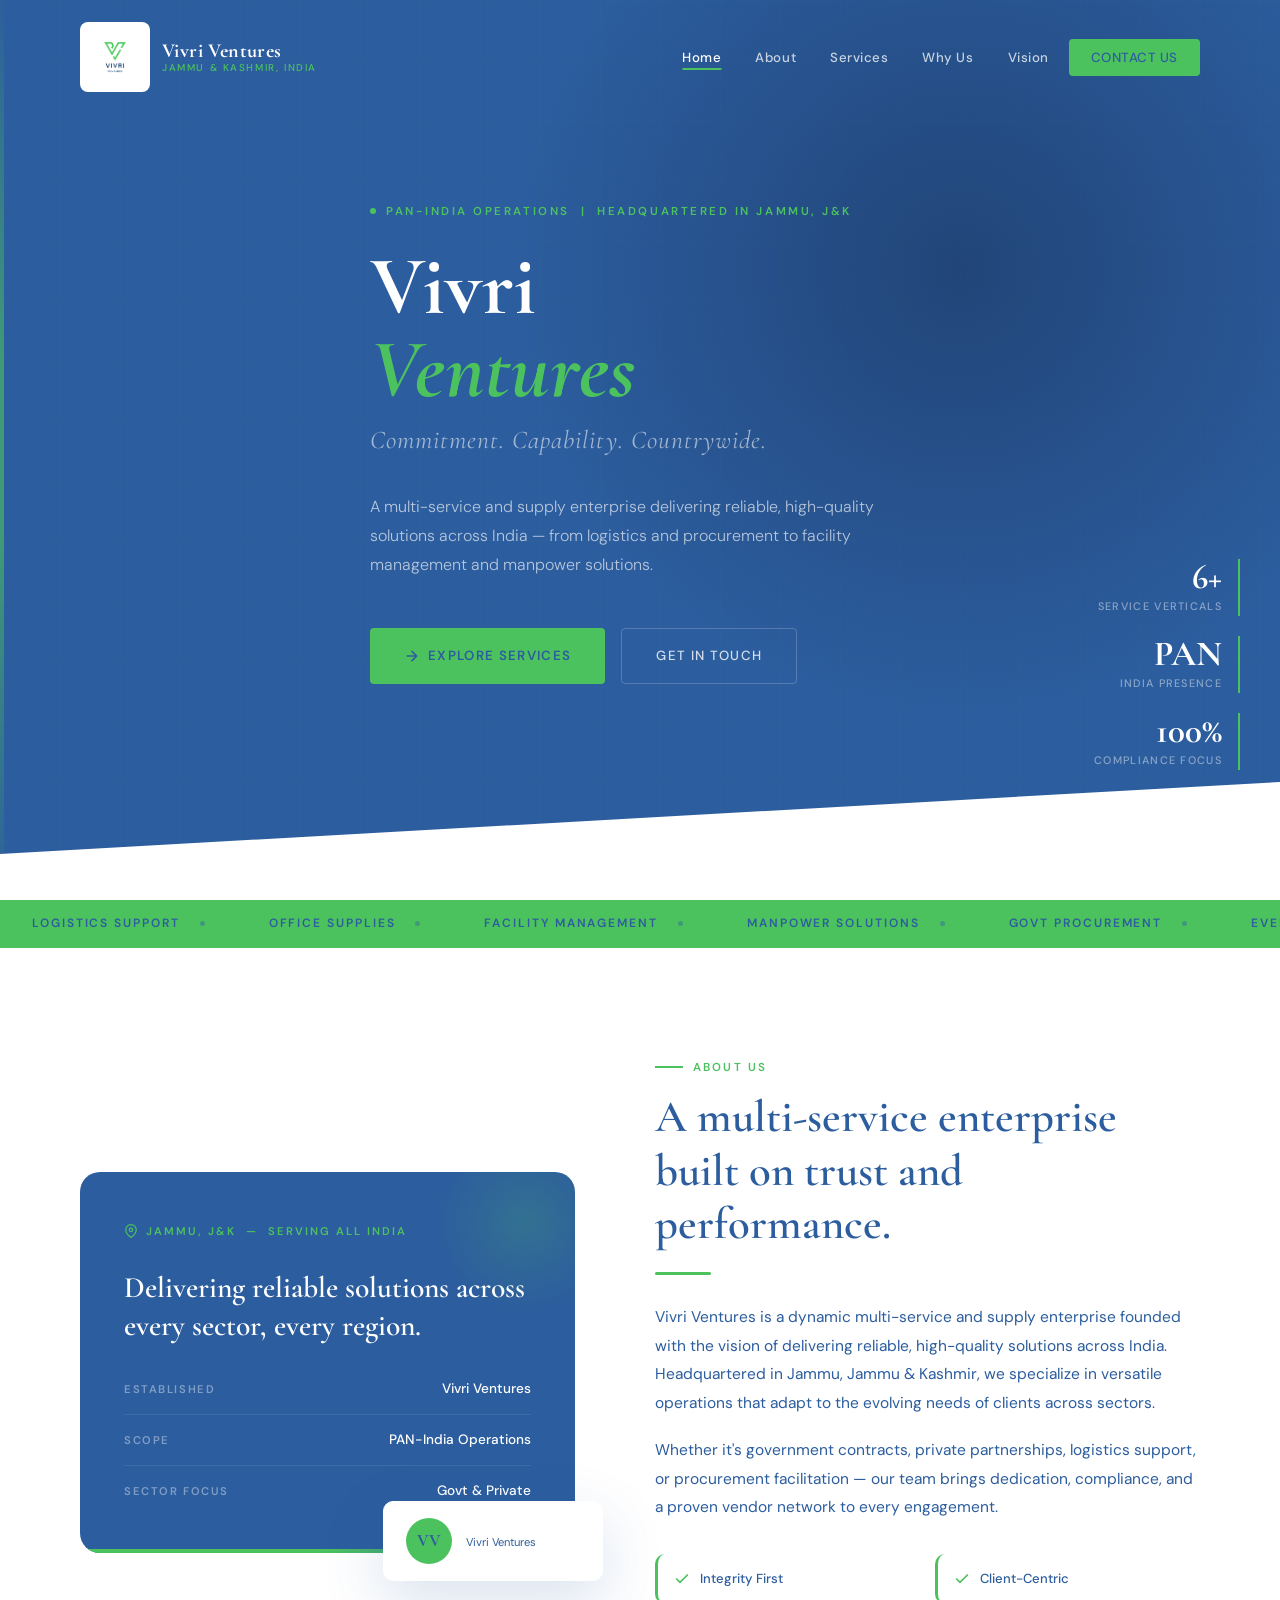
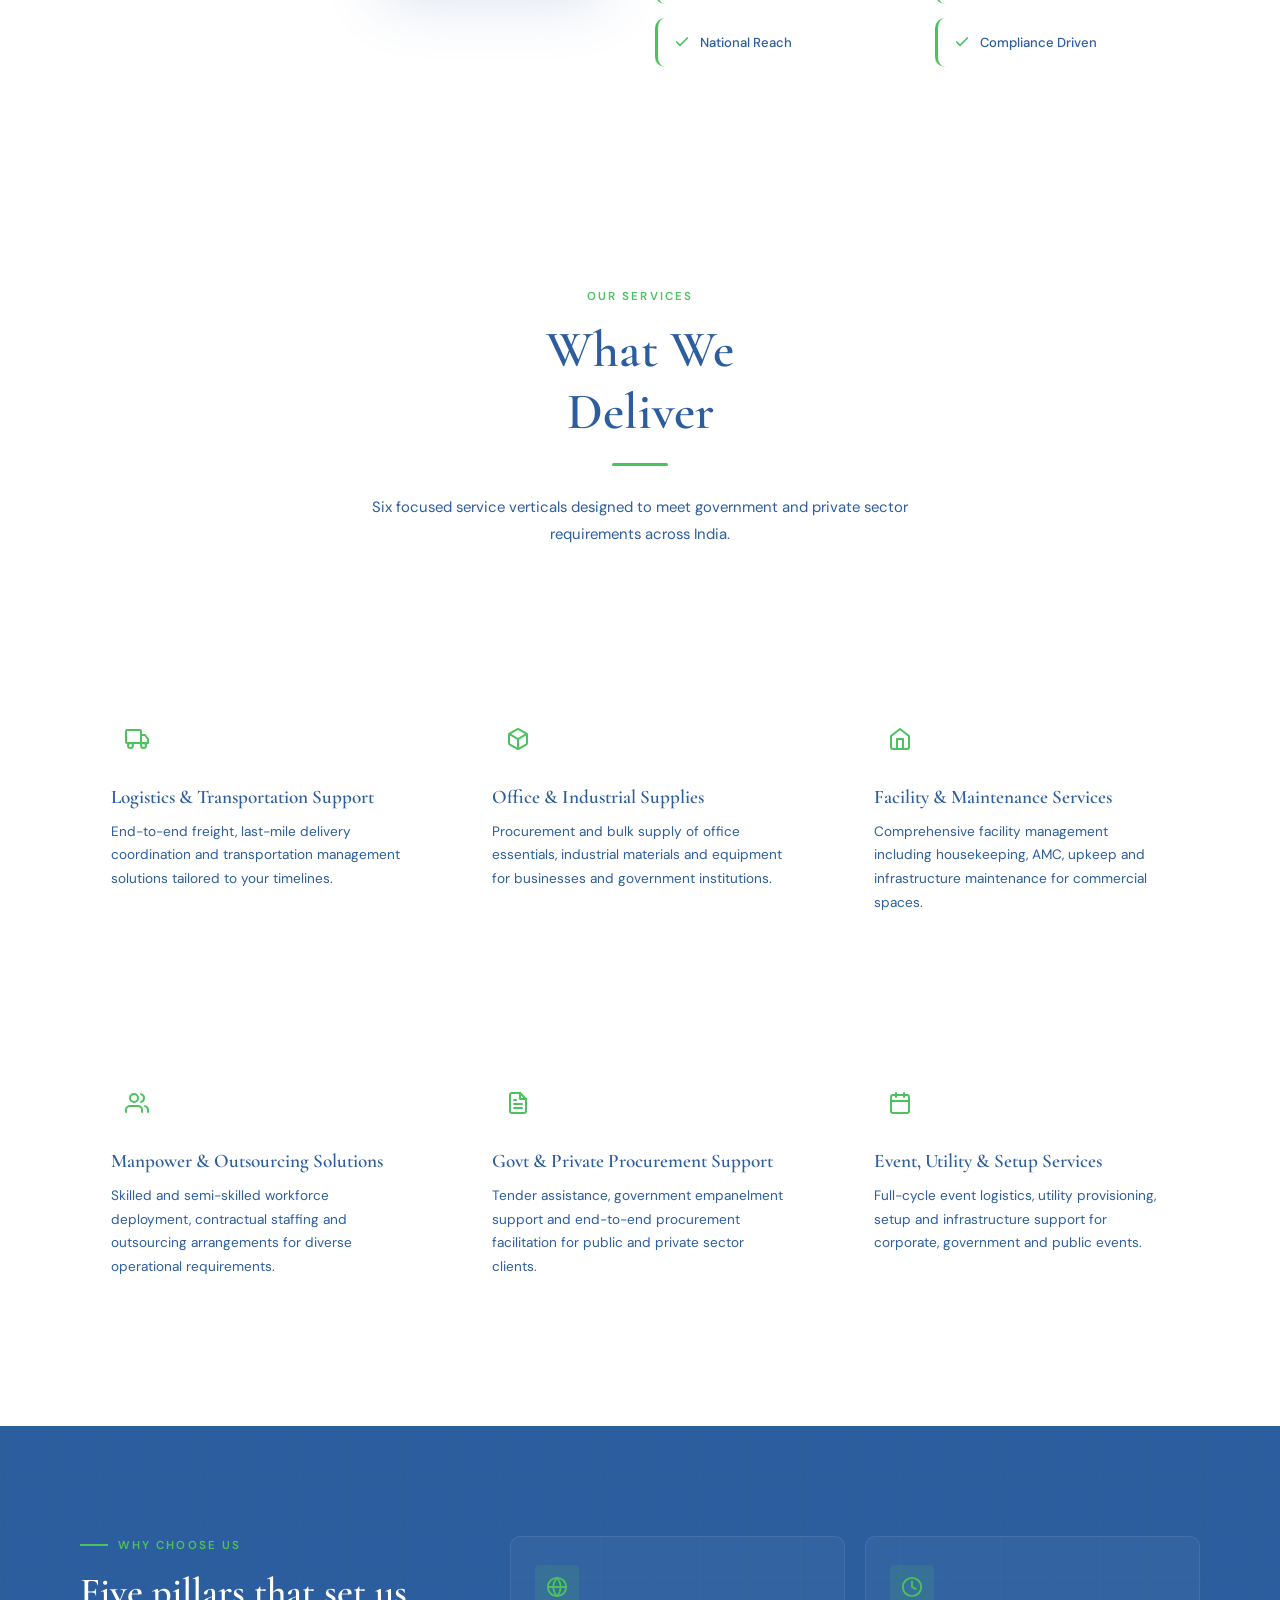
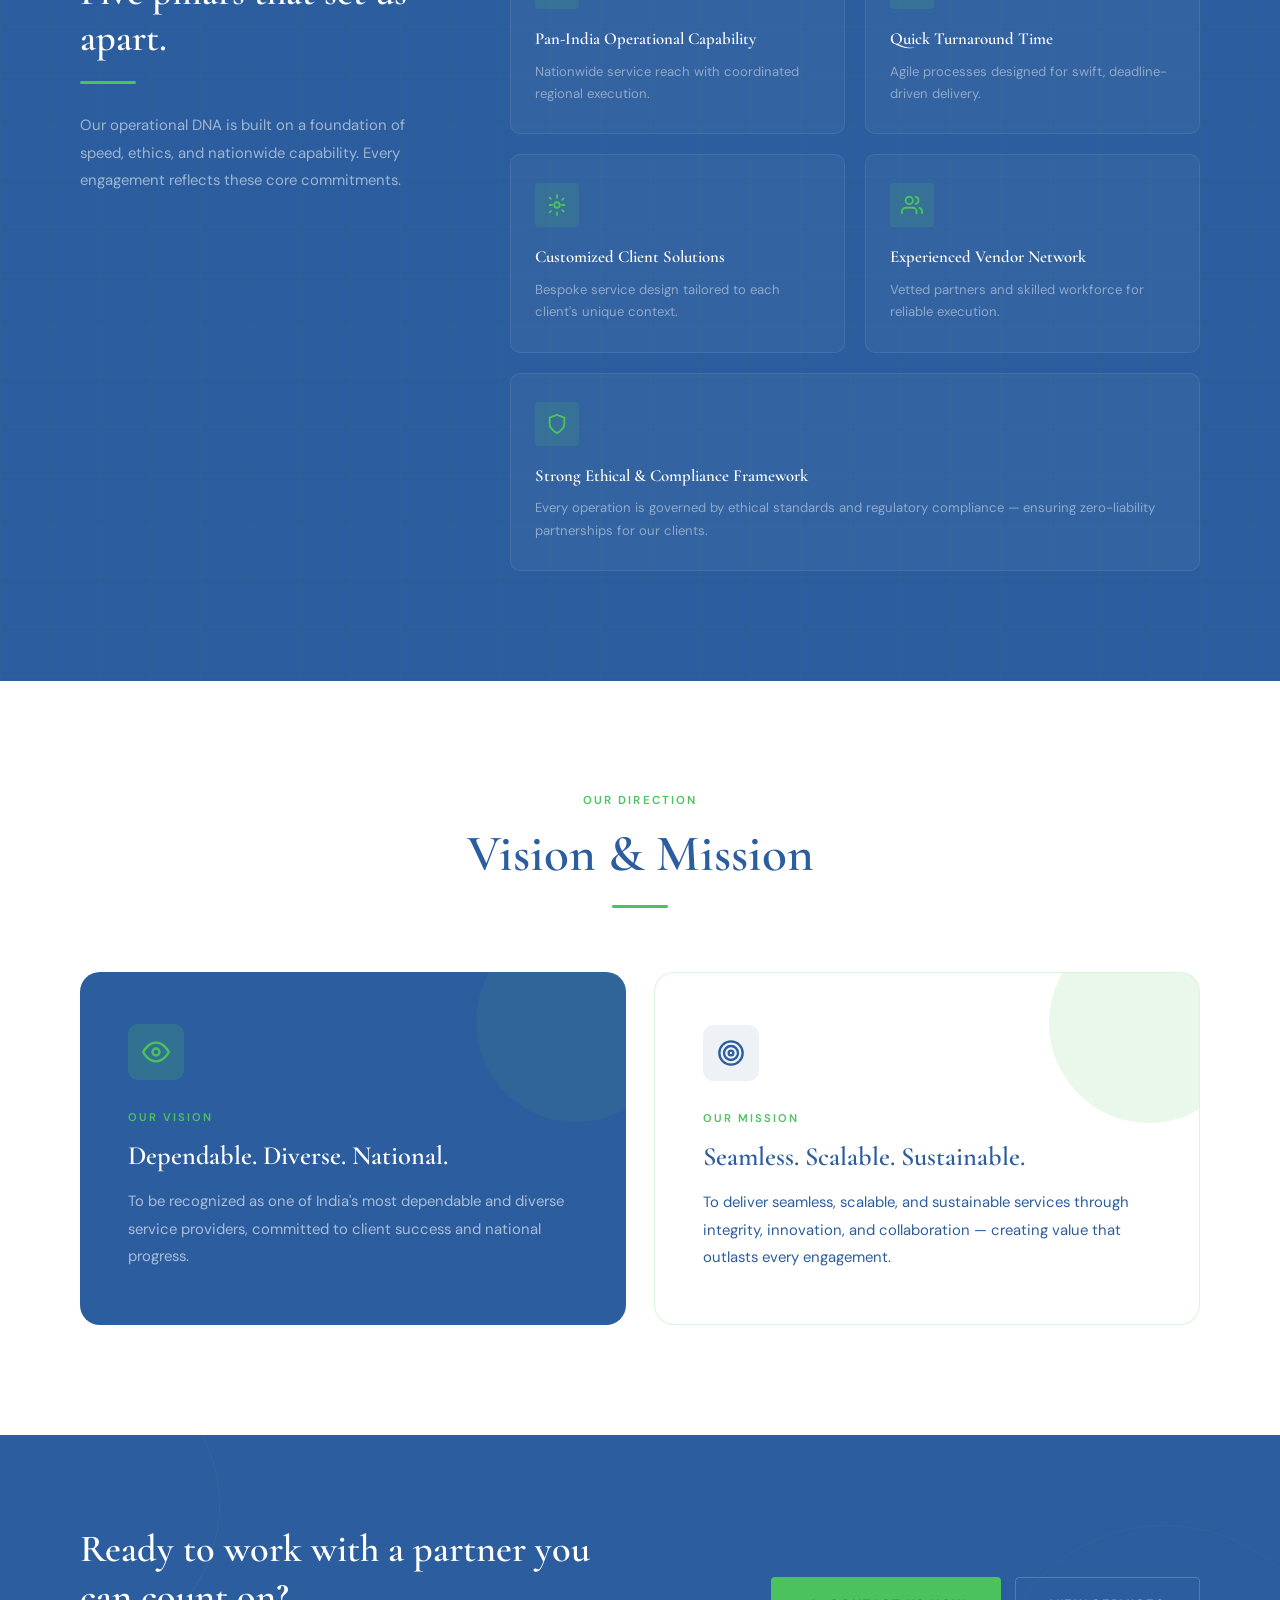
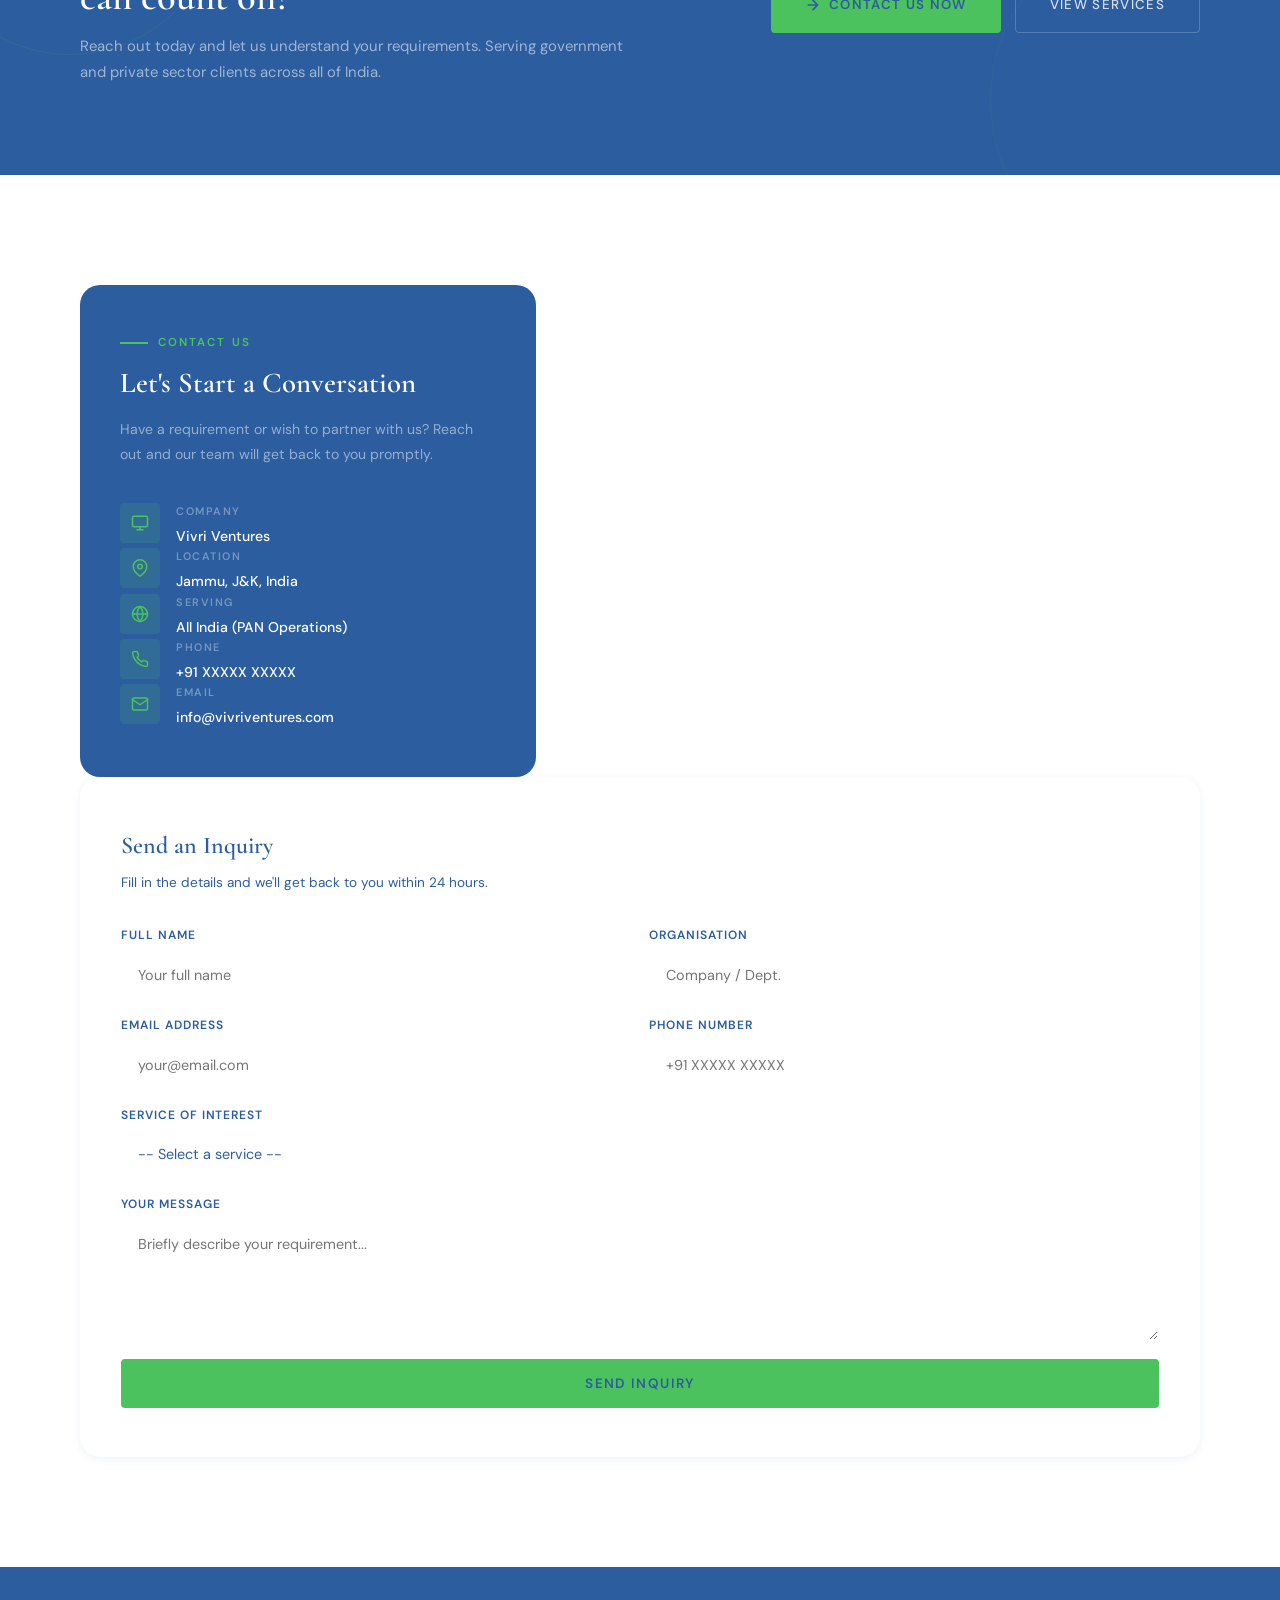
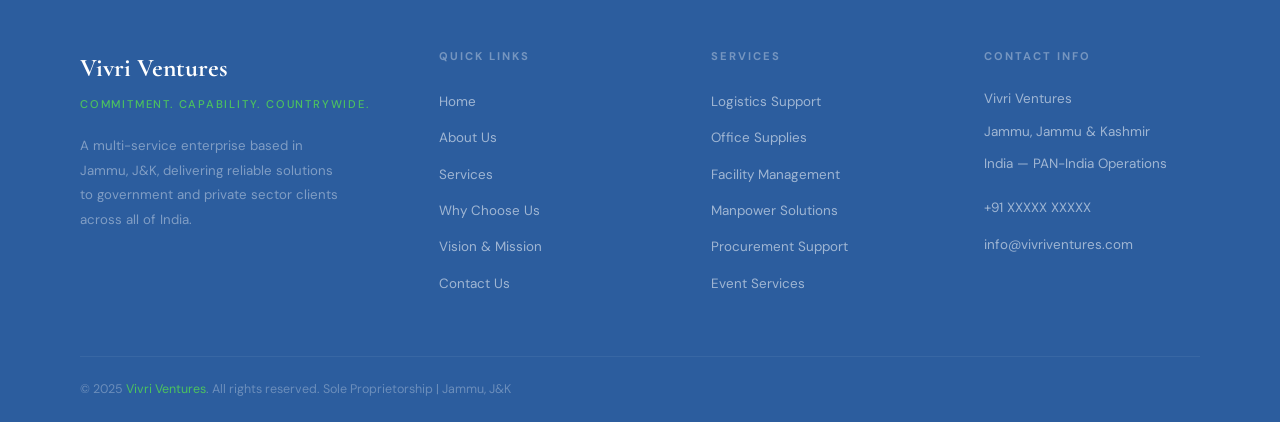
==== commit 5770d98f: "Add files via upload" ====
--- a/vivri_updated_logo_site.html
+++ b/vivri_updated_logo_site.html
@@ -1940,7 +1940,7 @@
               </div>
               <div>
                 <div class="contact-detail-key">Email</div>
-                <div class="contact-detail-val">info@vivriventures.in</div>
+                <div class="contact-detail-val">info@vivriventures.com</div>
               </div>
             </div>
           </div>
@@ -2060,7 +2060,7 @@
               <a href="tel:+91XXXXXXXXXX">+91 XXXXX XXXXX</a>
             </li>
             <li>
-              <a href="mailto:info@vivriventures.in">info@vivriventures.in</a>
+              <a href="mailto:info@vivriventures.com">info@vivriventures.com</a>
             </li>
           </ul>
         </div>
